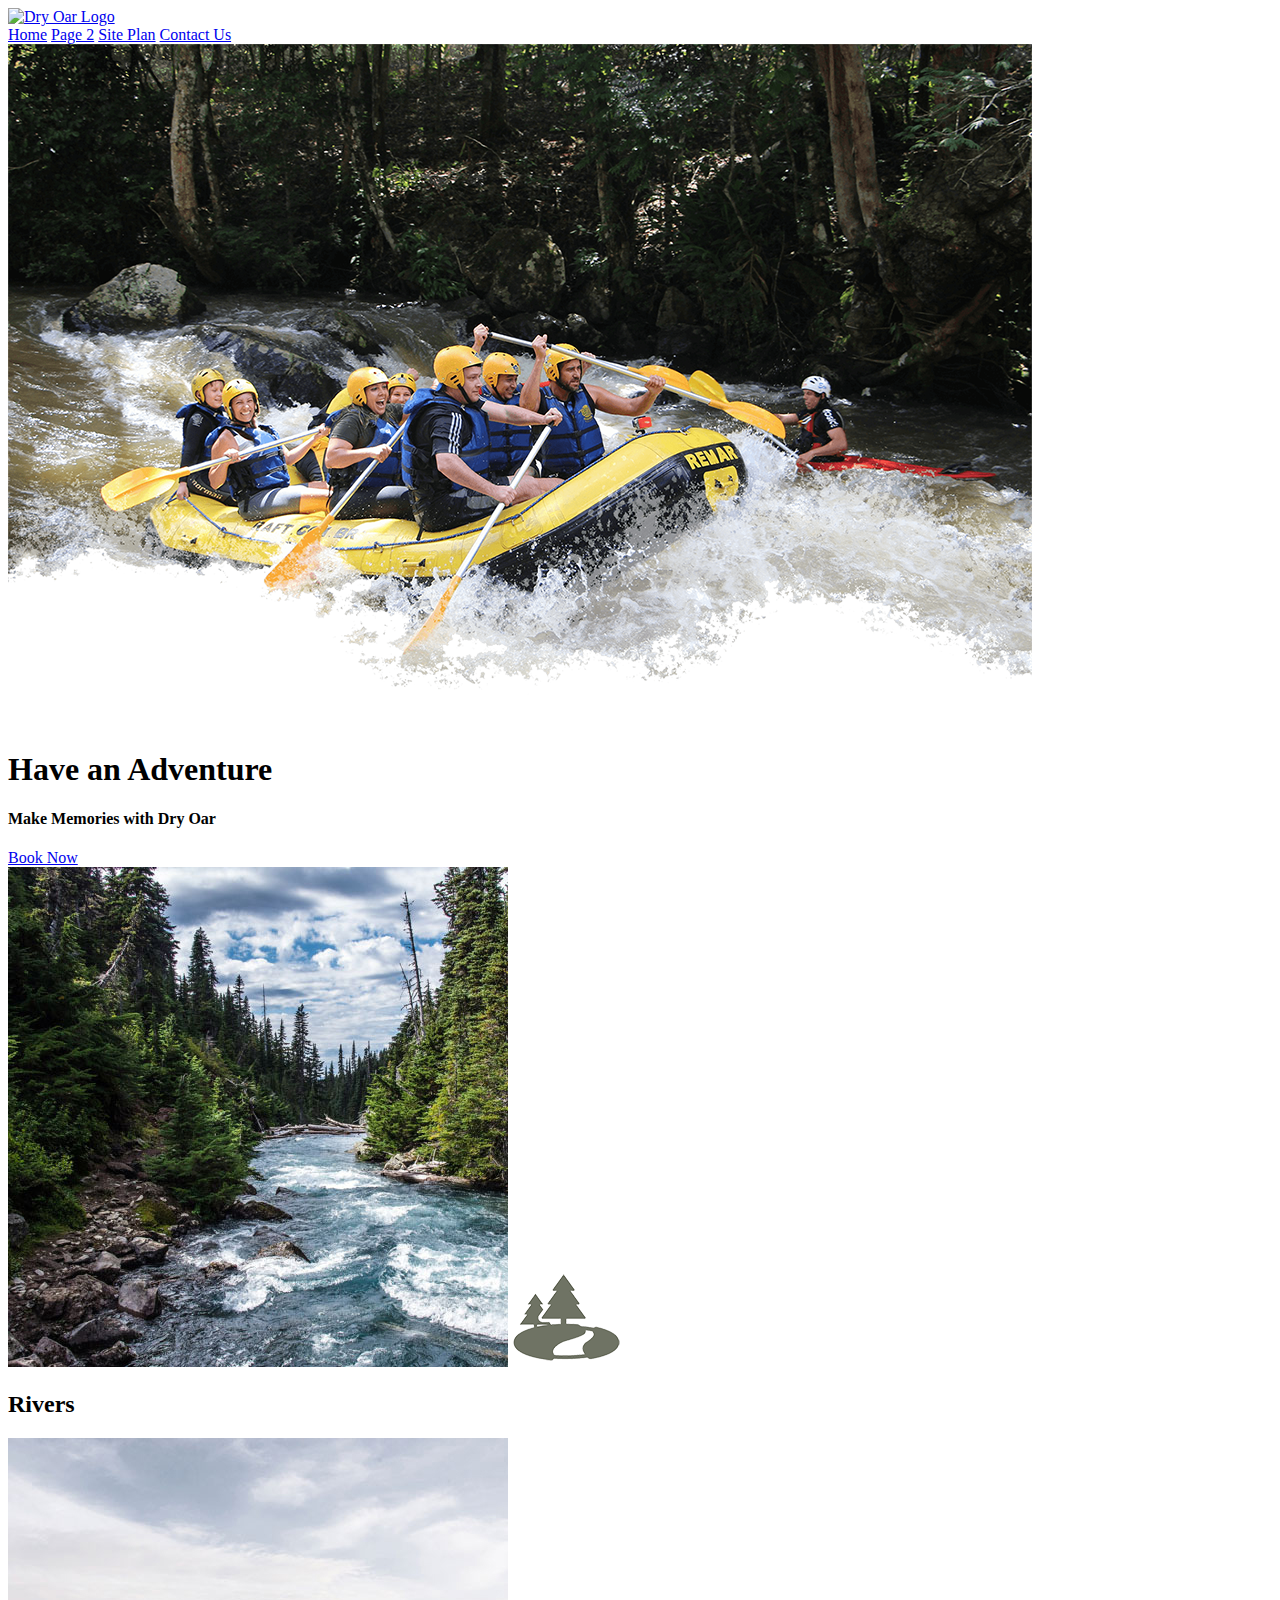
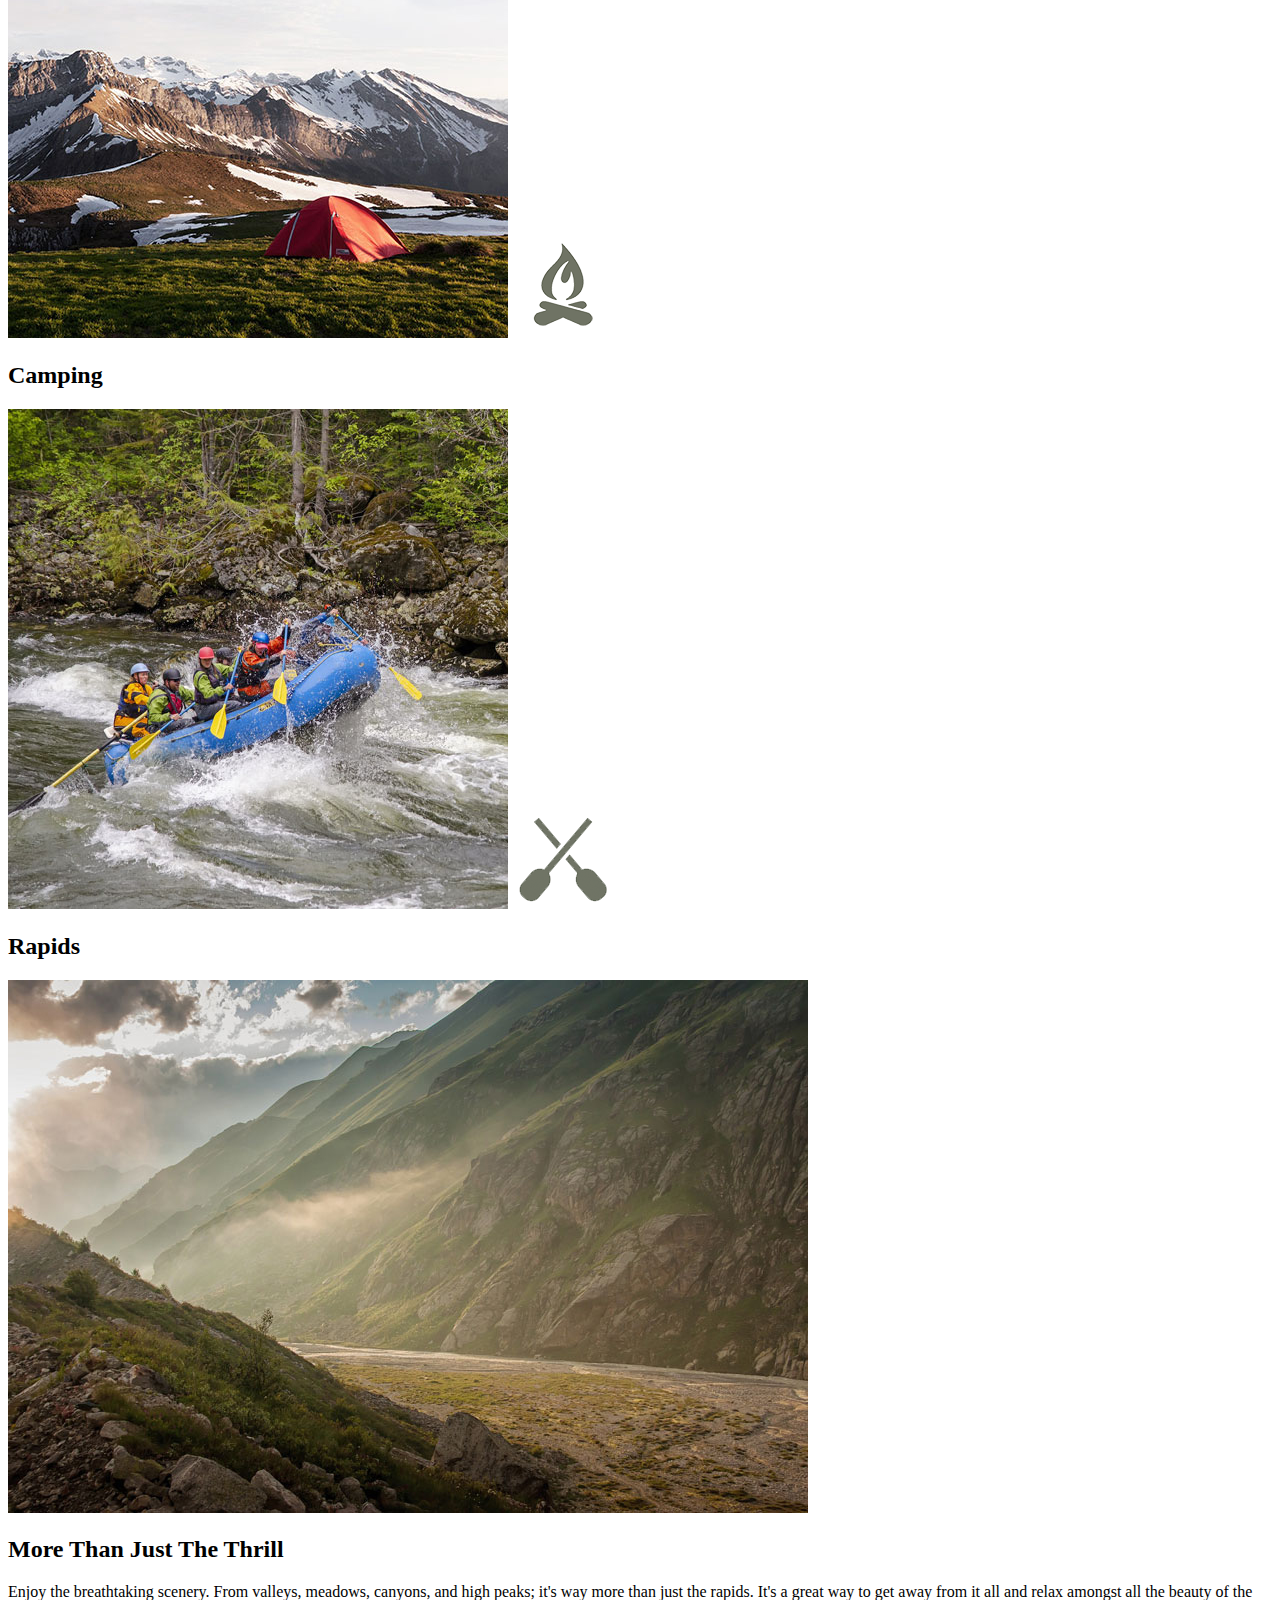
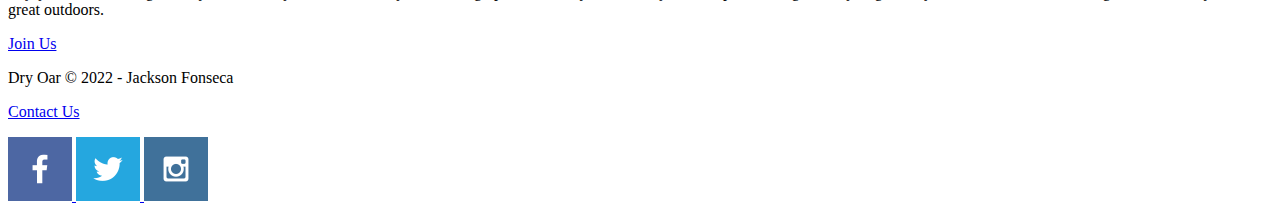
==== index.html @ a2ca3ef5 "Add images" ====
<!DOCTYPE html>
<html lang="en">
<head>
    <meta charset="UTF-8">
    <meta http-equiv="X-UA-Compatible" content="IE=edge">
    <meta name="viewport" content="width=device-width, initial-scale=1.0">
    <title>Whitewater Rafting Vacations | Dry Oar Boating | Home</title>
</head>
<body>
    <header>
        <a id="logo_link" href="index.html">
            <img class="logo" src="images/logo.png" alt="Dry Oar Logo">
        </a>
        <nav>
            <a href="index.html">Home</a>
            <a href="#">Page 2</a>
            <a href="Site-plan-rafting.html">Site Plan</a>
            <a href="contactus.html">Contact Us</a>
        </nav>

    </header>
    <div id="hero">
        <div id="hero-box">
            <img id="hero-img" src="images/hero.png" alt="People enjoying white water rafting">
        </div>
        <section id="hero-msg">
            <h1 class="home-title"> Have an Adventure</h1>
            <h4> Make Memories with Dry Oar</h4>
            <div class="button-box">
                <a class="book" href="rates.html">Book Now</a>
            </div>
        </section>    
    </div>
    <main class="home-grid">
        <section class="rivers-card">
            <img class="card-img" src="images/rivers.jpg" alt="river in forest">
            <img class="icon" src="images/river_icon.png" alt="river icon">
            <h2>Rivers</h2>
        </section>
        <section class="camping-card">       
            <img class="card-img" src="images/camping.jpg" alt="tent in mountains">
            <img class="icon" src="images/fire_icon.png" alt="fire icon">
            <h2> Camping</h2> 
        </section>
        <section class="rapids-card">
            <img class="card-img" src="images/rapids.jpg" alt="rafting boat">
            <img class="icon" src="images/oars.png" alt="oars icon">
            <h2>Rapids</h2>
        </section>
        <img class="mountains" src="images/mountains.jpg" alt="Misty mountains">
        <section class="msg">
            <h2> More Than Just The Thrill</h2>
            <p>Enjoy the breathtaking scenery. From valleys, meadows, canyons, and high peaks; it's way more than just the rapids. It's a great way to get away from it all and relax amongst all the beauty of the great outdoors.</p>
            <a class="join" href="rivers.html">Join Us</a>
        </section>
    </main> 
    <footer>
        <p>Dry Oar &copy; 2022 - Jackson Fonseca</p>
        <p><a href="site-plan-rafting.html"></a></p>
        <p><a href="contactus.html">Contact Us</a></p>
        <div class="social">
            <a href="https://facebook.com">
                <img src="images/facebook.png" alt="fb icon">
            </a>
            <a href="https://twitter.com">
                <img src="images/twitter.png" alt="twitter icon"> 
            </a>
            <a href="https://instagram.com">
                <img src="images/instagram.png" alt="instagram icon">
            </a>
        </div>
    </footer>   
    
</body>
</html>
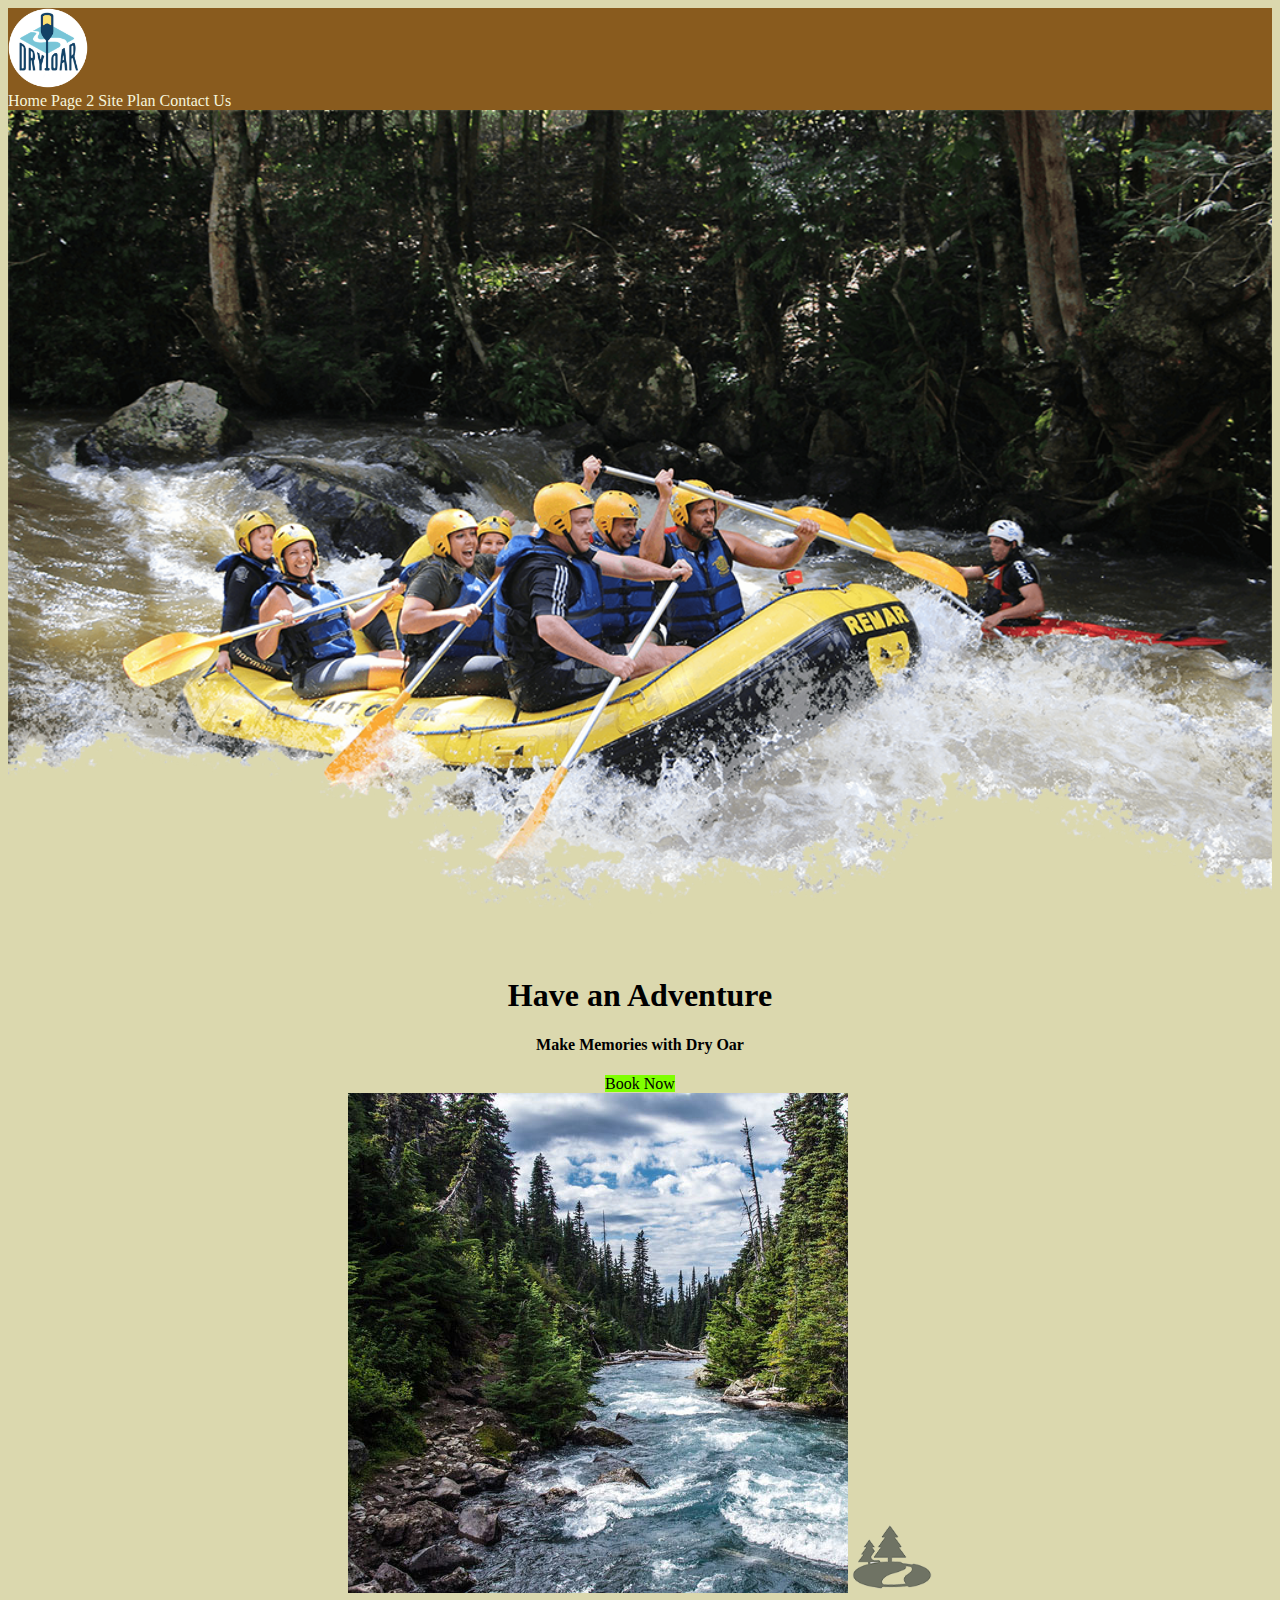
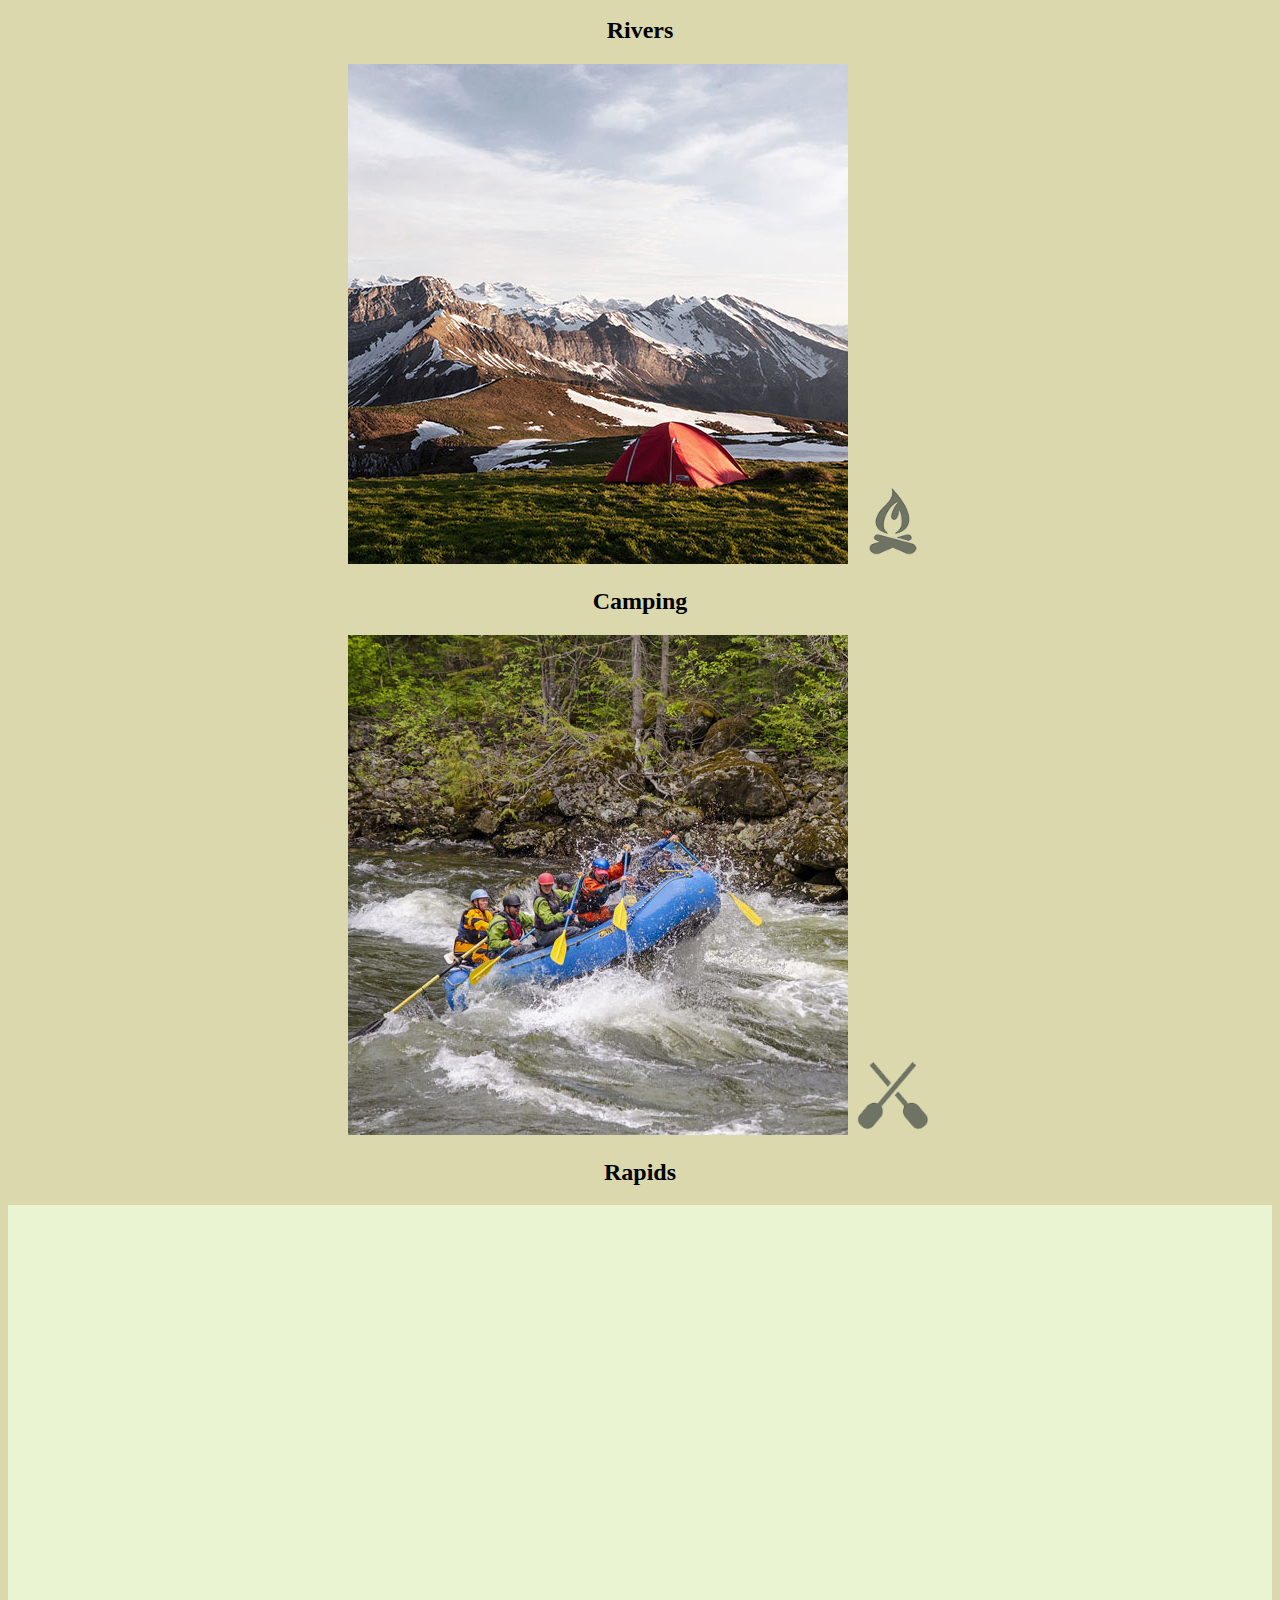
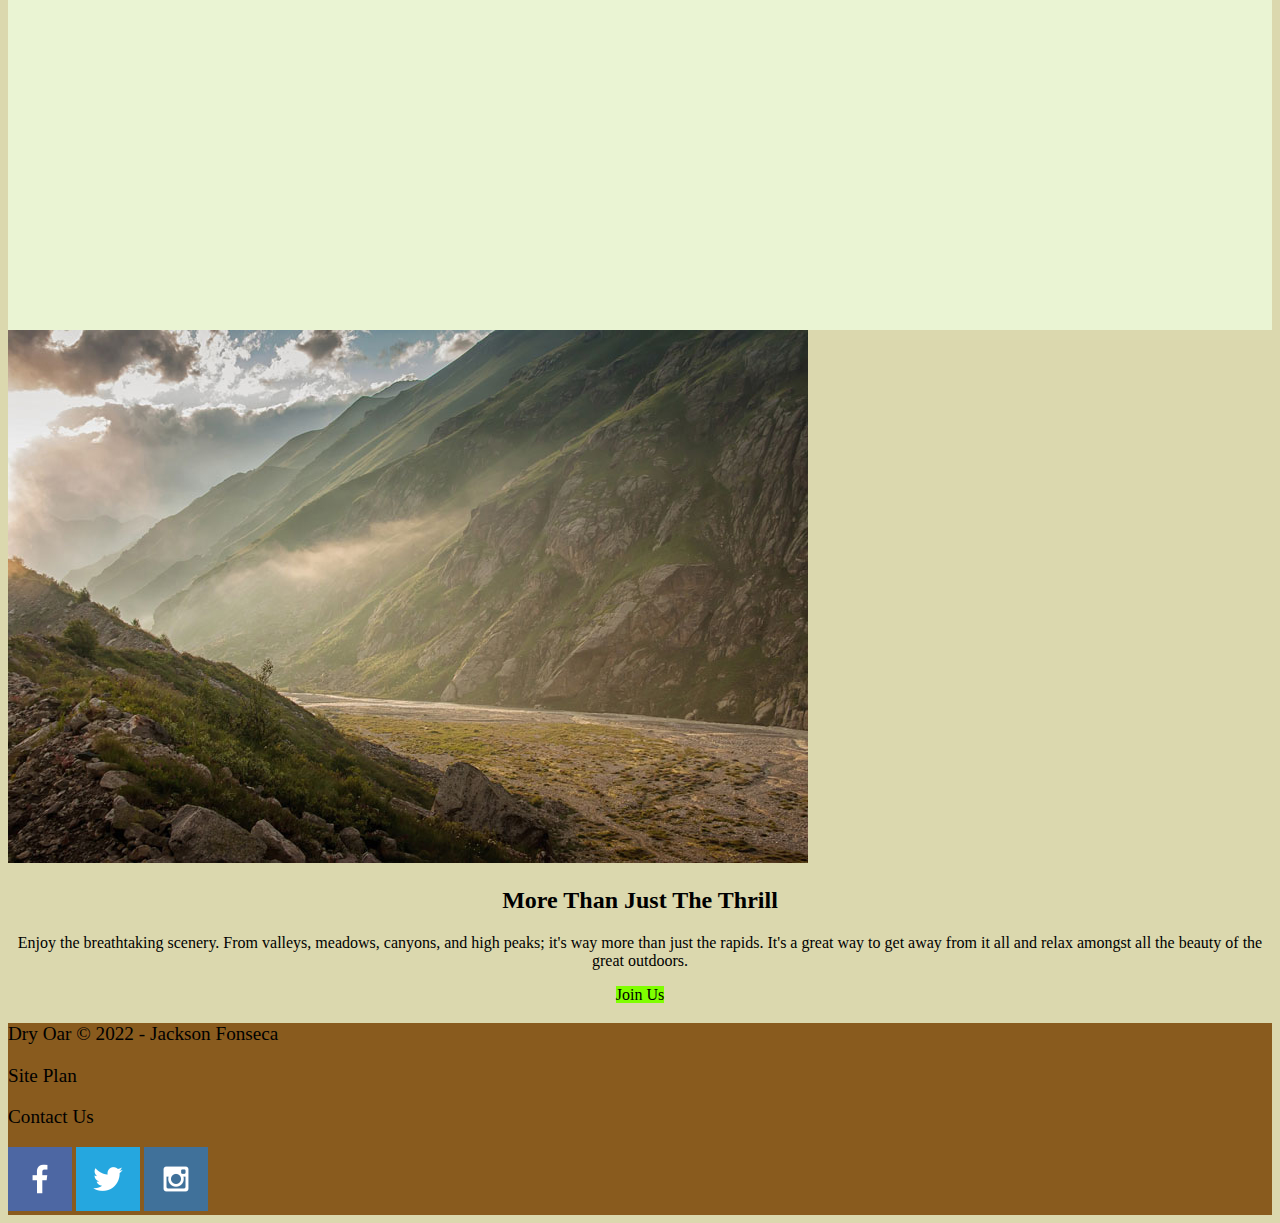
==== commit 4cda4272: "Adding Styles" ====
--- a/index.html
+++ b/index.html
@@ -5,71 +5,75 @@
     <meta http-equiv="X-UA-Compatible" content="IE=edge">
     <meta name="viewport" content="width=device-width, initial-scale=1.0">
     <title>Whitewater Rafting Vacations | Dry Oar Boating | Home</title>
+    <link rel="stylesheet" href="styles/style.css">
 </head>
 <body>
-    <header>
-        <a id="logo_link" href="index.html">
-            <img class="logo" src="images/logo.png" alt="Dry Oar Logo">
-        </a>
-        <nav>
-            <a href="index.html">Home</a>
-            <a href="#">Page 2</a>
-            <a href="Site-plan-rafting.html">Site Plan</a>
-            <a href="contactus.html">Contact Us</a>
-        </nav>
+    <div id="content">
+        <header>
+            <a id="logo_link" href="index.html">
+                <img class="logo" src="images/logo.png" alt="Dry Oar Logo">
+            </a>
+            <nav>
+                <a href="index.html">Home</a>
+                <a href="#">Page 2</a>
+                <a href="Site-plan-rafting.html">Site Plan</a>
+                <a href="contactus.html">Contact Us</a>
+             </nav>
 
-    </header>
-    <div id="hero">
-        <div id="hero-box">
-            <img id="hero-img" src="images/hero.png" alt="People enjoying white water rafting">
+        </header>
+        <div id="hero">
+            <div id="hero-box">
+                <img id="hero-img" src="images/hero.png" alt="People enjoying white water rafting">
+            </div>
+            <section id="hero-msg">
+                <h1 class="home-title"> Have an Adventure</h1>
+                <h4> Make Memories with Dry Oar</h4>
+                <div class="button-box">
+                    <a class="book" href="rates.html">Book Now</a>
+                </div>
+            </section>    
         </div>
-        <section id="hero-msg">
-            <h1 class="home-title"> Have an Adventure</h1>
-            <h4> Make Memories with Dry Oar</h4>
-            <div class="button-box">
-                <a class="book" href="rates.html">Book Now</a>
+        <main class="home-grid">
+            <section class="rivers-card">
+                <img class="card-img" src="images/rivers.jpg" alt="river in forest">
+                <img class="icon" src="images/river_icon.png" alt="river icon">
+                <h2>Rivers</h2>
+            </section>
+            
+            <section class="camping-card">       
+                <img class="card-img" src="images/camping.jpg" alt="tent in mountains">
+                <img class="icon" src="images/fire_icon.png" alt="fire icon">
+                <h2> Camping</h2> 
+            </section>
+            <section class="rapids-card">
+                <img class="card-img" src="images/rapids.jpg" alt="rafting boat">
+                <img class="icon" src="images/oars.png" alt="oars icon">
+                <h2>Rapids</h2>
+                <div id="background"></div>
+            </section>
+            <img class="mountains" src="images/mountains.jpg" alt="Misty mountains">
+            <section class="msg">
+                <h2> More Than Just The Thrill</h2>
+                <p>Enjoy the breathtaking scenery. From valleys, meadows, canyons, and high peaks; it's way more than just the rapids. It's a great way to get away from it all and relax amongst all the beauty of the great outdoors.</p>
+                <a class="join" href="rivers.html">Join Us</a>
+            </section>
+        </main> 
+        <footer>
+            <p>Dry Oar &copy; 2022 - Jackson Fonseca</p>
+            <p><a href="site-plan-rafting.html"></a>Site Plan</p>
+            <p><a href="contactus.html">Contact Us</a></p>
+            <div class="social">
+                <a href="https://facebook.com" target="_blank"> 
+                    <img src="images/facebook.png" alt="fb icon">
+                </a>
+                <a href="https://twitter.com" target="_blank">
+                    <img src="images/twitter.png" alt="twitter icon"> 
+                </a>
+                <a href="https://instagram.com" target="_blank">
+                    <img src="images/instagram.png" alt="instagram icon">
+                </a>
             </div>
-        </section>    
+        </footer>   
     </div>
-    <main class="home-grid">
-        <section class="rivers-card">
-            <img class="card-img" src="images/rivers.jpg" alt="river in forest">
-            <img class="icon" src="images/river_icon.png" alt="river icon">
-            <h2>Rivers</h2>
-        </section>
-        <section class="camping-card">       
-            <img class="card-img" src="images/camping.jpg" alt="tent in mountains">
-            <img class="icon" src="images/fire_icon.png" alt="fire icon">
-            <h2> Camping</h2> 
-        </section>
-        <section class="rapids-card">
-            <img class="card-img" src="images/rapids.jpg" alt="rafting boat">
-            <img class="icon" src="images/oars.png" alt="oars icon">
-            <h2>Rapids</h2>
-        </section>
-        <img class="mountains" src="images/mountains.jpg" alt="Misty mountains">
-        <section class="msg">
-            <h2> More Than Just The Thrill</h2>
-            <p>Enjoy the breathtaking scenery. From valleys, meadows, canyons, and high peaks; it's way more than just the rapids. It's a great way to get away from it all and relax amongst all the beauty of the great outdoors.</p>
-            <a class="join" href="rivers.html">Join Us</a>
-        </section>
-    </main> 
-    <footer>
-        <p>Dry Oar &copy; 2022 - Jackson Fonseca</p>
-        <p><a href="site-plan-rafting.html"></a></p>
-        <p><a href="contactus.html">Contact Us</a></p>
-        <div class="social">
-            <a href="https://facebook.com">
-                <img src="images/facebook.png" alt="fb icon">
-            </a>
-            <a href="https://twitter.com">
-                <img src="images/twitter.png" alt="twitter icon"> 
-            </a>
-            <a href="https://instagram.com">
-                <img src="images/instagram.png" alt="instagram icon">
-            </a>
-        </div>
-    </footer>   
-    
 </body>
 </html>--- a/styles/style.css
+++ b/styles/style.css
@@ -0,0 +1,80 @@
+.content {
+    max-width: 1600px;
+    margin: 0 auto;
+}
+.logo {
+    width: 80px;
+}
+.icon {
+    width: 80px;
+}
+body {
+    background-color: #DBD8AE;
+}
+header {
+    background-color: #895B1E;
+}
+.home-title {
+    color: black;
+}
+nav a {
+    text-align: center;
+    color: beige;
+    text-decoration: none;
+}
+nav a:hover {
+    background-color: red;
+    color: black;
+}
+h1 {
+    text-align: center;
+}
+h4 {
+    text-align: center;
+    color: black;
+}
+.button-box {
+    text-align: center;
+}
+.msg h2 {
+    color: black;
+}
+.msg p {
+    color: black;
+}
+main section {
+    text-align: center;   
+}
+#hero-img {
+    width: 100%;
+}
+#background {
+    height: 725px;
+    background-color: #EAF4D3;
+}
+.book, .join {
+    background-color: chartreuse;
+    color: black;
+    text-decoration: none;
+}
+.book:hover, .join:hover {
+    background-color: darkgoldenrod;
+    color: black;
+} 
+footer {
+    background-color: #895B1E;
+    color: black;
+}
+footer a {
+    color: black;
+    text-decoration: none;
+}
+footer a:hover {
+    color: black;
+}
+footer p {
+    font-size: 1.2em;
+}
+footer p a:hover {
+    text-decoration: underline;
+}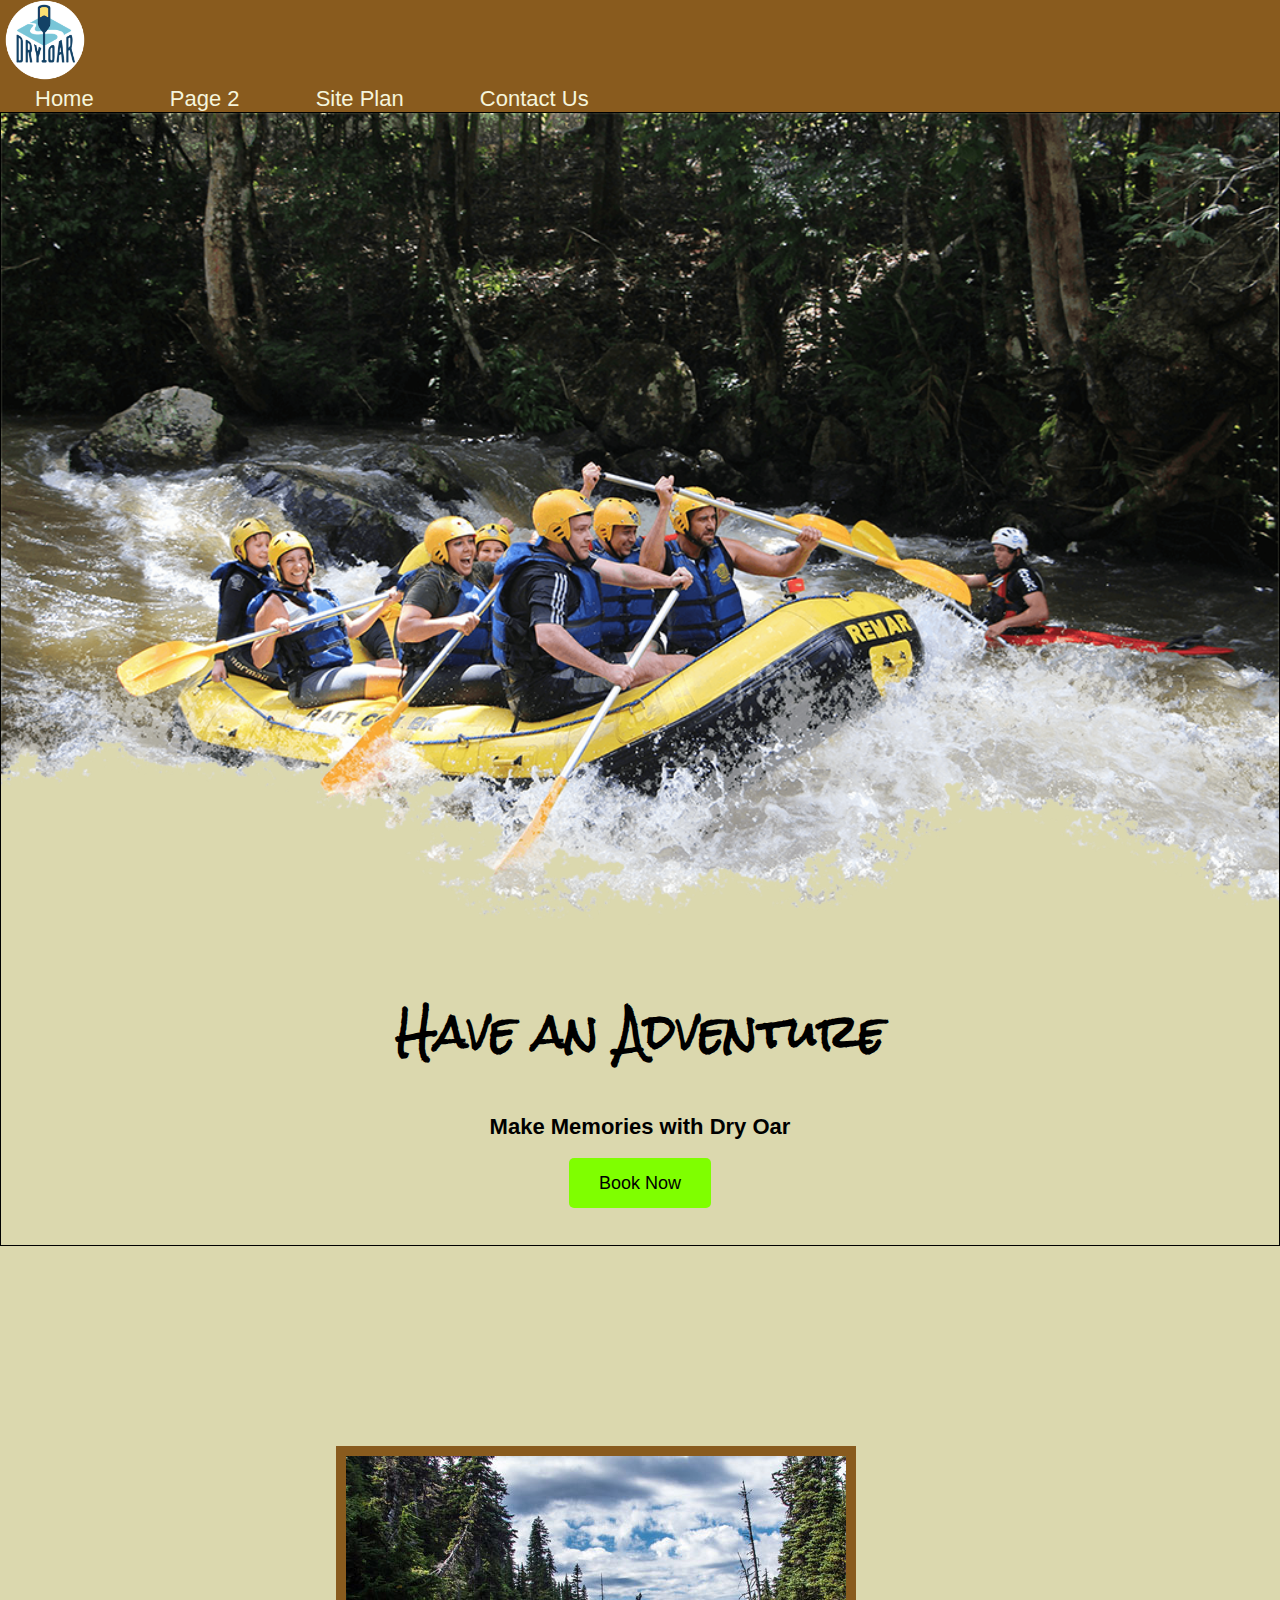
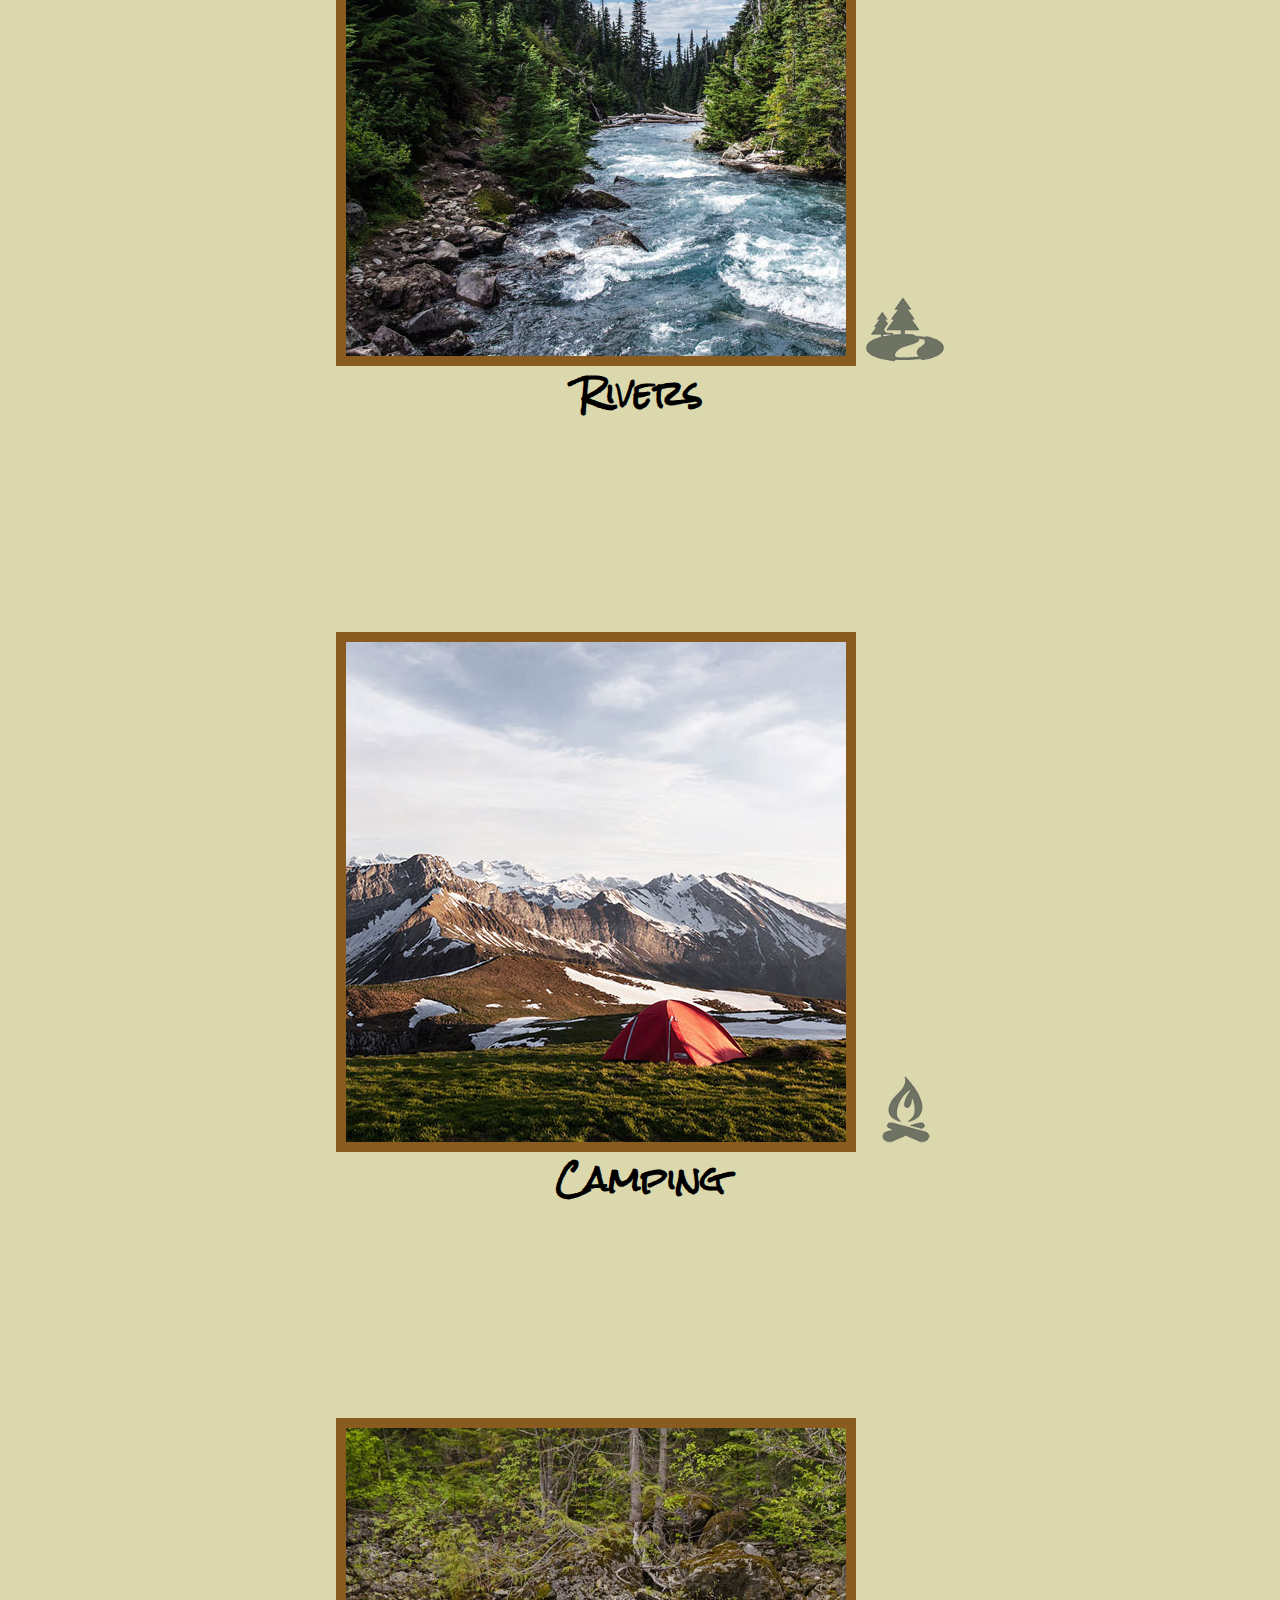
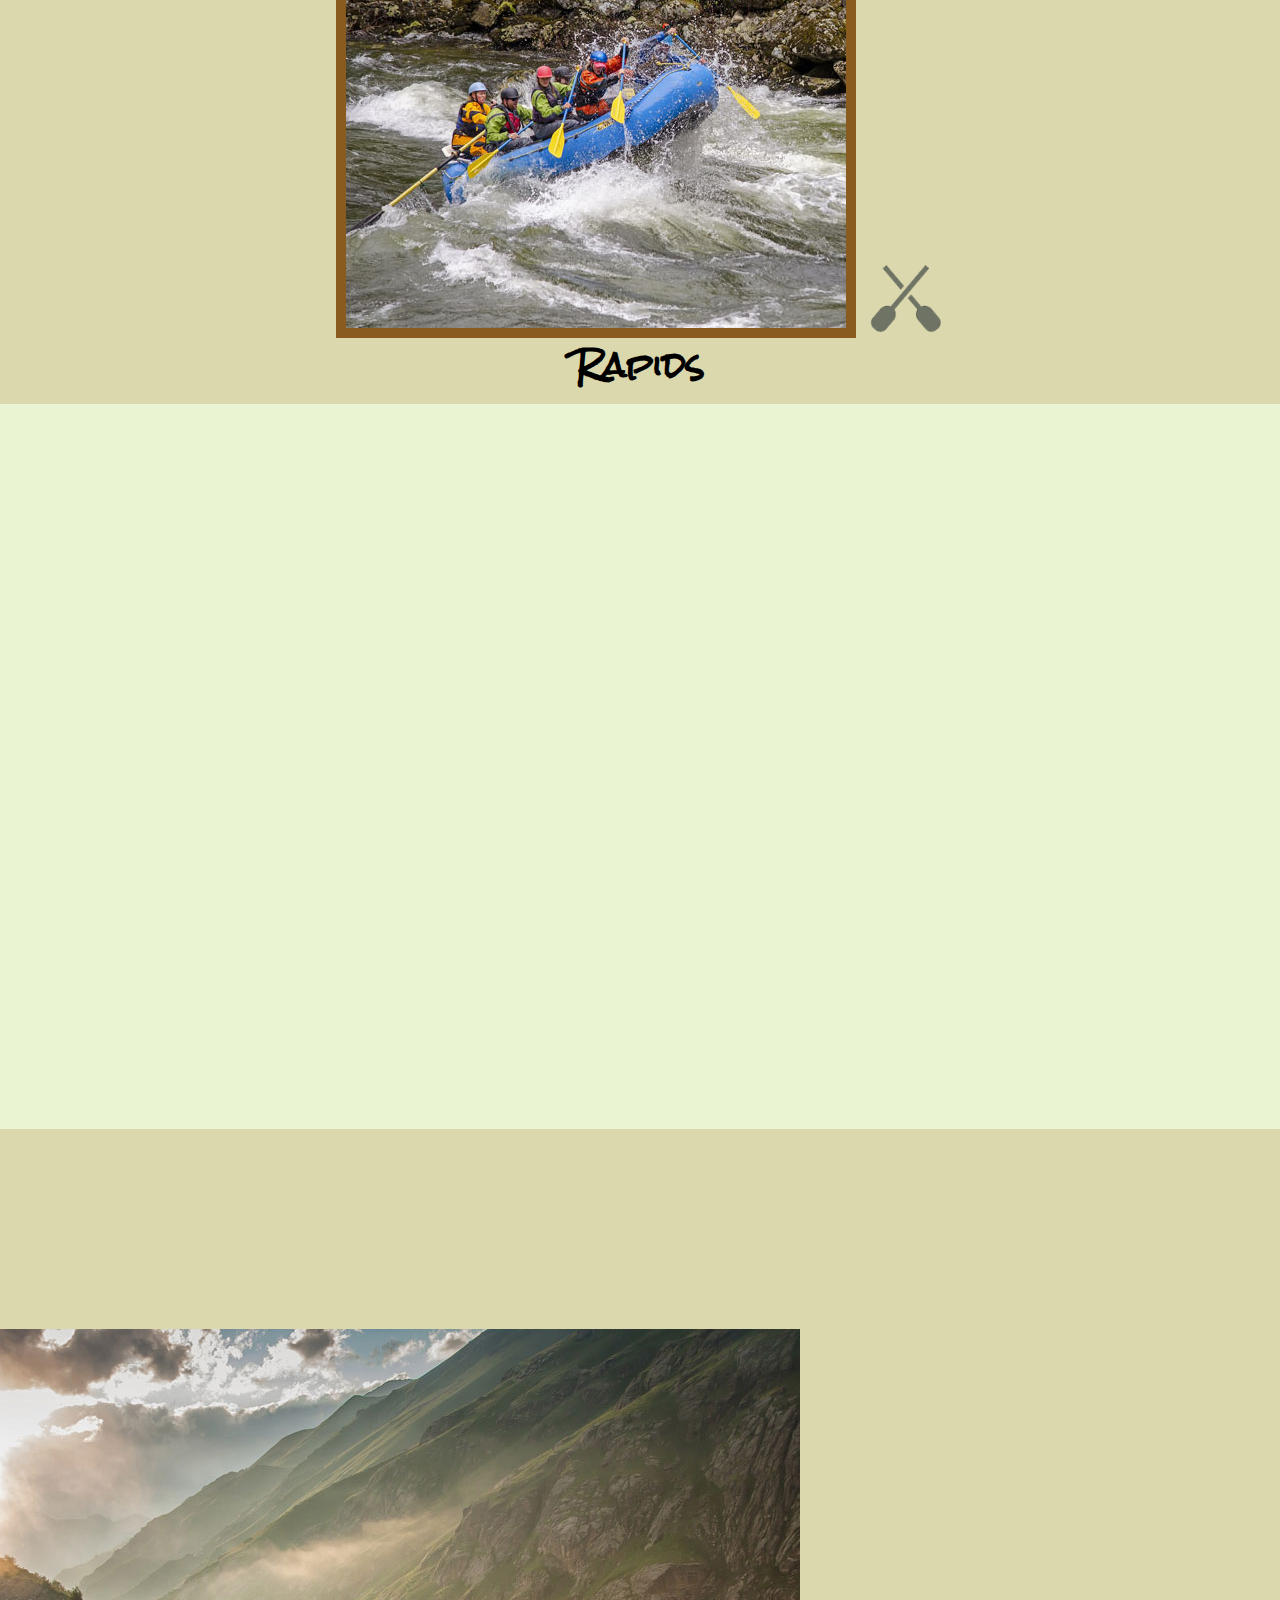
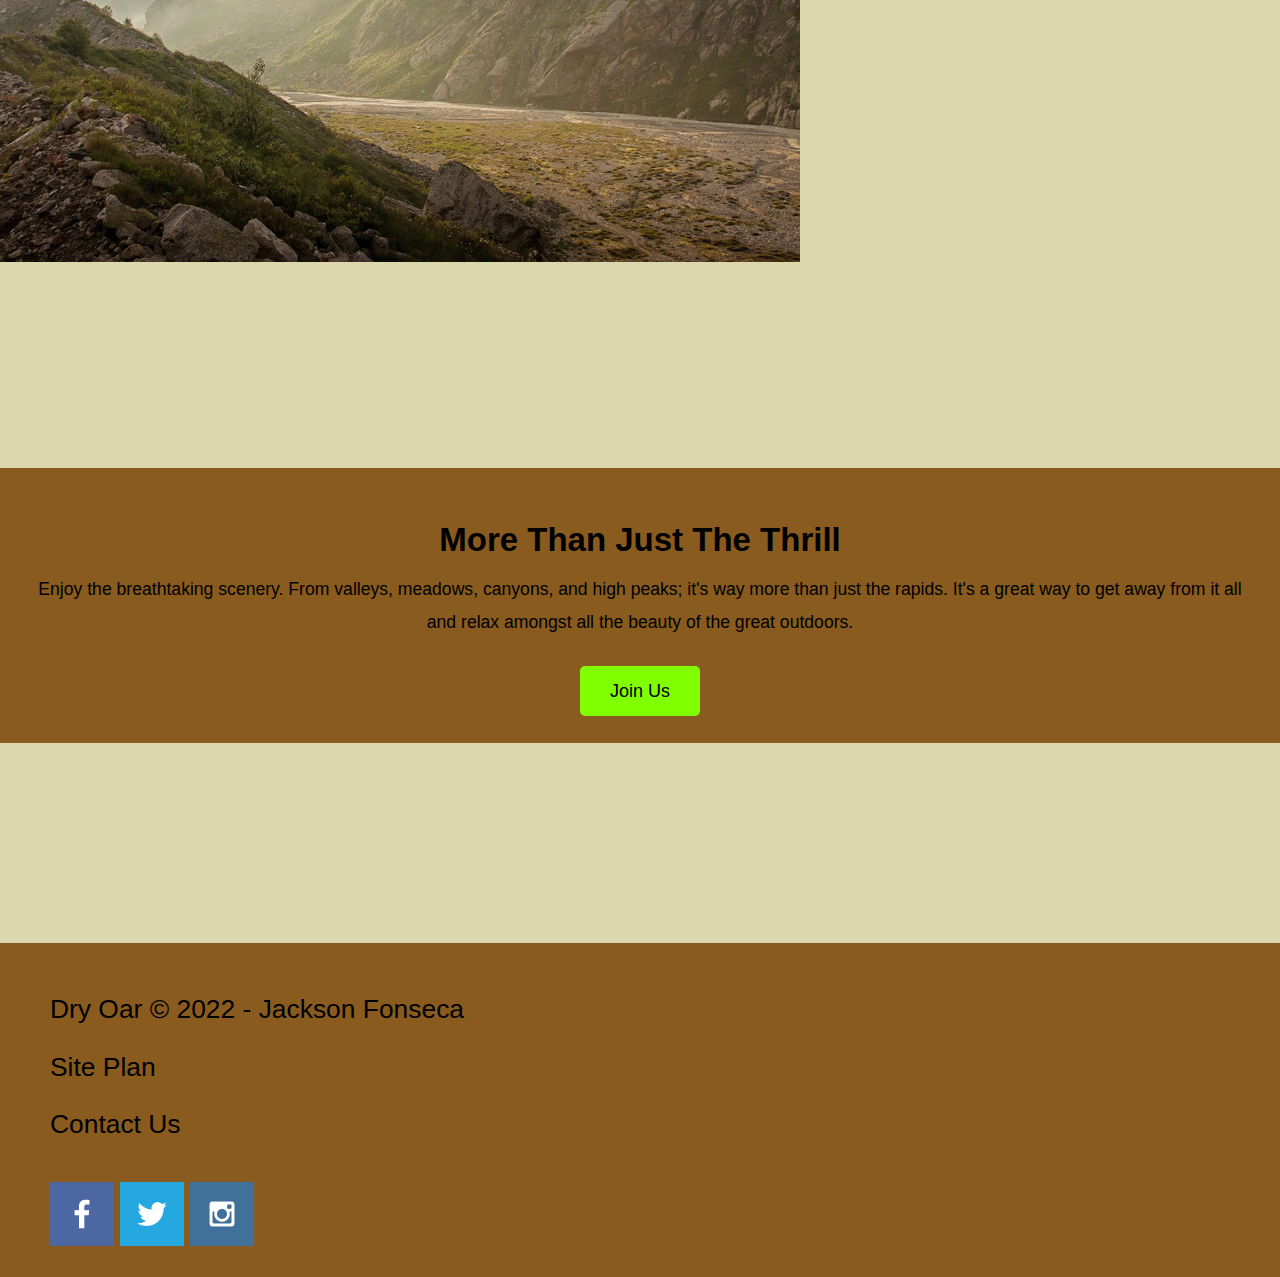
==== commit 1e8b1cc3: "Fonts and Spacings" ====
--- a/index.html
+++ b/index.html
@@ -76,4 +76,4 @@
         </footer>   
     </div>
 </body>
-</html>+</html>
--- a/styles/style.css
+++ b/styles/style.css
@@ -1,3 +1,4 @@
+@import url('https://fonts.googleapis.com/css2?family=Roboto&family=Rock+Salt&display=swap');
 .content {
     max-width: 1600px;
     margin: 0 auto;
@@ -5,22 +6,33 @@
 .logo {
     width: 80px;
 }
+#logo_link {
+    padding: 5px;
+}
 .icon {
     width: 80px;
+    padding-top: 10px;
 }
 body {
     background-color: #DBD8AE;
+    font-family:  'sans-serif','arial', 'Rock Salt';
+    font-size: 22px;
+    padding: 0;
+    margin: 0;
 }
 header {
     background-color: #895B1E;
 }
 .home-title {
     color: black;
+    font-size: 2em;
+    margin-top: 10px;
 }
 nav a {
     text-align: center;
     color: beige;
     text-decoration: none;
+    padding: 35px;
 }
 nav a:hover {
     background-color: red;
@@ -29,6 +41,9 @@
 h1 {
     text-align: center;
 }
+h2 {
+    margin: 0;
+}
 h4 {
     text-align: center;
     color: black;
@@ -36,14 +51,46 @@
 .button-box {
     text-align: center;
 }
+.msg {
+    line-height: 1.5em;
+    padding: 35px;
+    border: 40px;
+    background-color: #895B1E;
+    margin-top: 200px;
+}
 .msg h2 {
     color: black;
+    font-family: 'arial','sans-serif','Rock Salt';
+    padding-top: 50px;
 }
 .msg p {
     color: black;
+    font-family: 'arial'; 
+    font-size: .8em;
+    padding-bottom: 15px;
 }
 main section {
-    text-align: center;   
+    text-align: center;  
+    font-family: 'Rock Salt','sans-serif','arial';     
+}
+main section img {
+    box-sizing: border-box;
+}
+.card-img {
+    border: 10px solid #895B1E;
+}
+.rivers-card, .camping-card, .rapids-card {
+    margin: 200px 0;
+}
+.home-title {
+    font-family: 'Rock Salt','sans-serif','arial';
+}
+.home-grid h2 {
+    margin-top: -30px;
+}
+#hero {
+    border: 1px solid black;
+    padding-bottom: 50px;
 }
 #hero-img {
     width: 100%;
@@ -56,6 +103,11 @@
     background-color: chartreuse;
     color: black;
     text-decoration: none;
+    font-family: 'arial','sans-serif','Rock Salt'; 
+    font-size: 18px;
+    padding: 15px 30px;
+    margin-top: 50px;
+    border-radius: 5px;
 }
 .book:hover, .join:hover {
     background-color: darkgoldenrod;
@@ -64,6 +116,8 @@
 footer {
     background-color: #895B1E;
     color: black;
+    padding: 25px 50px;
+    margin-top: 200px;
 }
 footer a {
     color: black;
@@ -77,4 +131,7 @@
 }
 footer p a:hover {
     text-decoration: underline;
+}
+footer .social img {
+    padding-top: 15px;
 }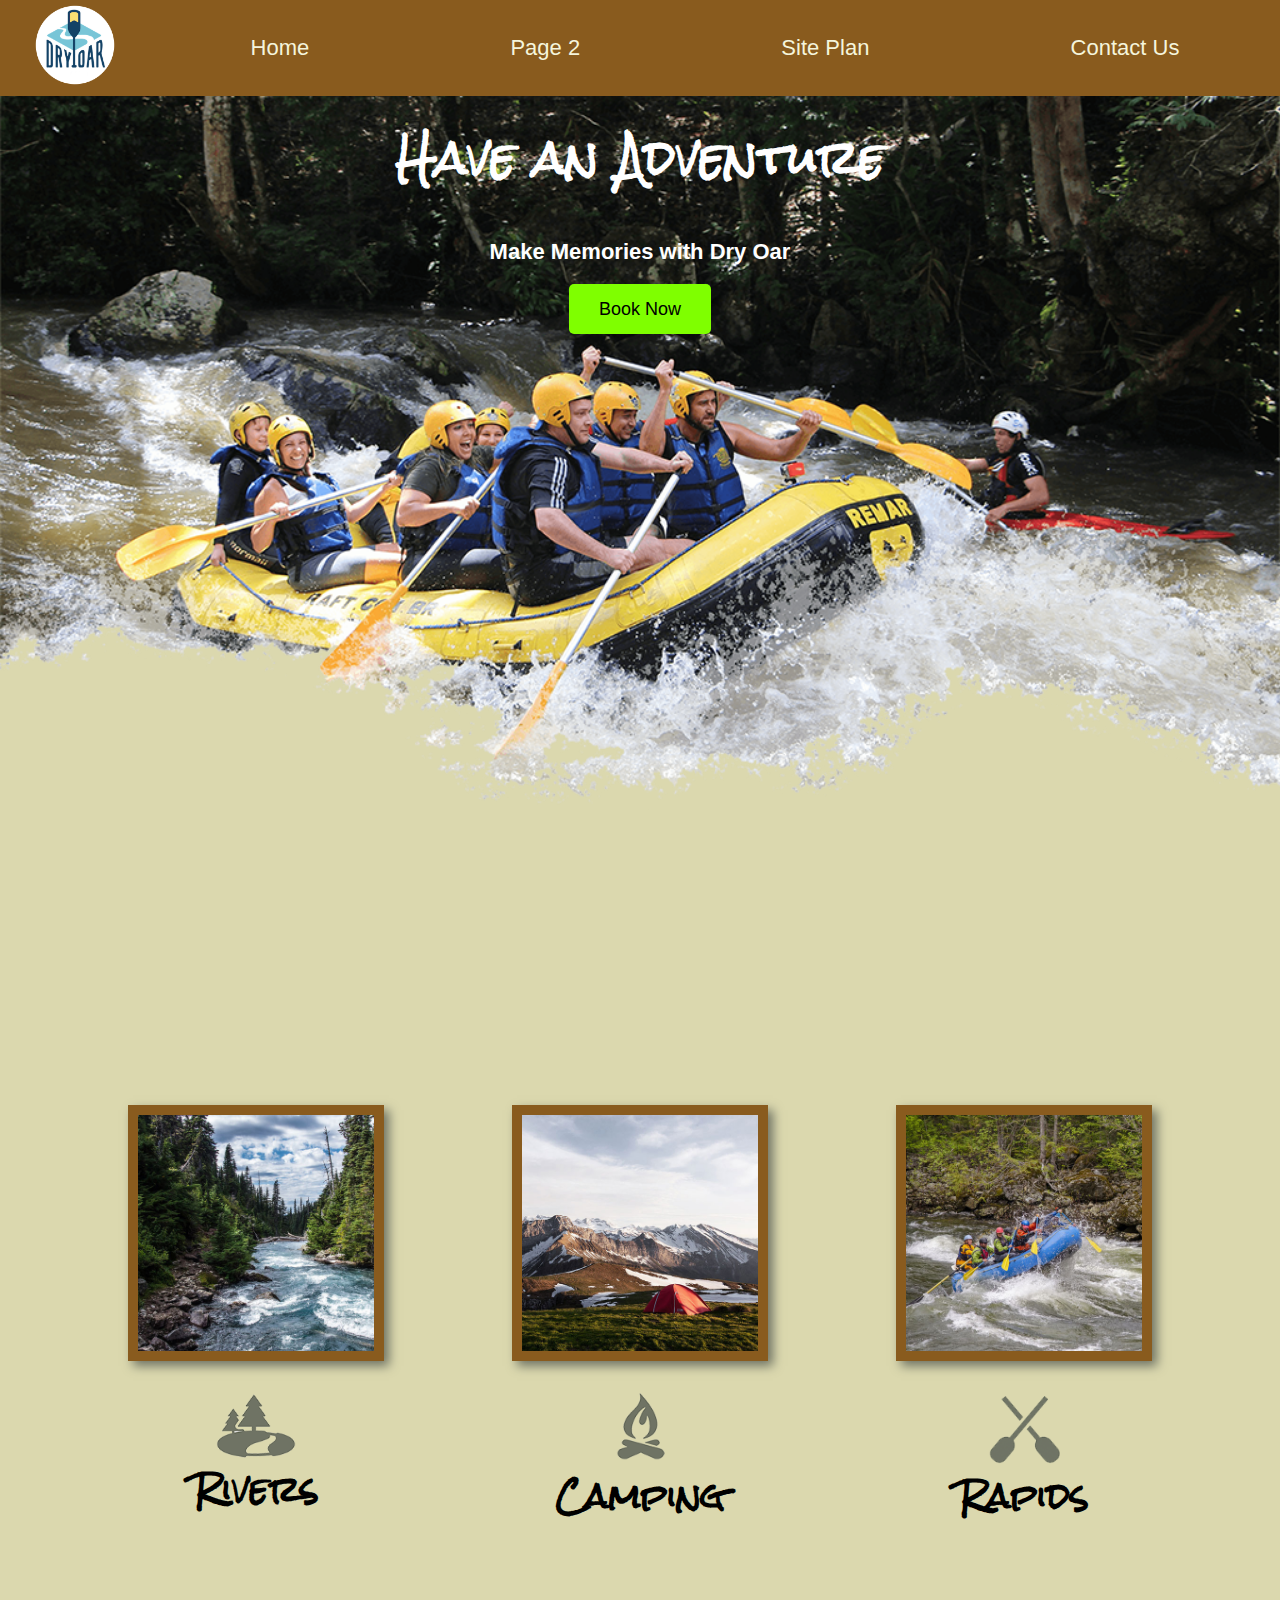
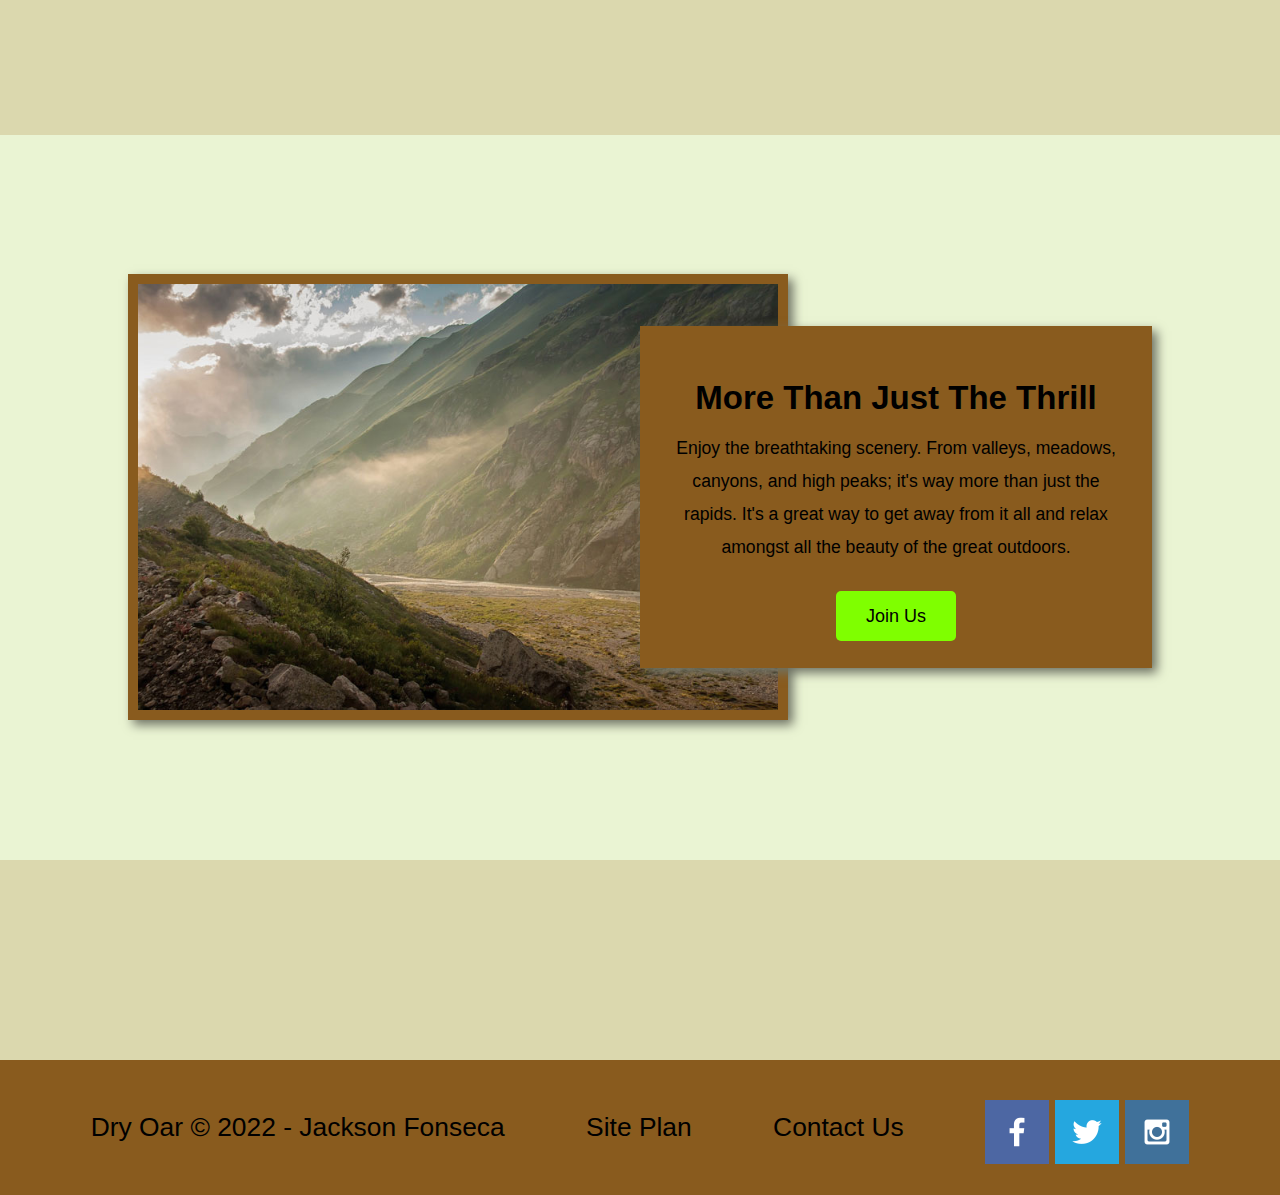
==== commit 3daa6795: "Updating Css" ====
--- a/index.html
+++ b/index.html
@@ -38,8 +38,7 @@
                 <img class="card-img" src="images/rivers.jpg" alt="river in forest">
                 <img class="icon" src="images/river_icon.png" alt="river icon">
                 <h2>Rivers</h2>
-            </section>
-            
+            </section>           
             <section class="camping-card">       
                 <img class="card-img" src="images/camping.jpg" alt="tent in mountains">
                 <img class="icon" src="images/fire_icon.png" alt="fire icon">
@@ -49,8 +48,8 @@
                 <img class="card-img" src="images/rapids.jpg" alt="rafting boat">
                 <img class="icon" src="images/oars.png" alt="oars icon">
                 <h2>Rapids</h2>
-                <div id="background"></div>
-            </section>
+            </section>            
+            <div id="background"></div>
             <img class="mountains" src="images/mountains.jpg" alt="Misty mountains">
             <section class="msg">
                 <h2> More Than Just The Thrill</h2>
@@ -77,3 +76,4 @@
     </div>
 </body>
 </html>
+ --- a/styles/style.css
+++ b/styles/style.css
@@ -1,5 +1,5 @@
 @import url('https://fonts.googleapis.com/css2?family=Roboto&family=Rock+Salt&display=swap');
-.content {
+#content {
     max-width: 1600px;
     margin: 0 auto;
 }
@@ -8,6 +8,8 @@
 }
 #logo_link {
     padding: 5px;
+    justify-self: center;
+    align-self: center;
 }
 .icon {
     width: 80px;
@@ -22,11 +24,17 @@
 }
 header {
     background-color: #895B1E;
+    display: grid;  
+    grid-template-columns: 150px auto;
 }
 .home-title {
     color: black;
     font-size: 2em;
     margin-top: 10px;
+}
+nav {
+    display: flex;
+    justify-content: space-around;
 }
 nav a {
     text-align: center;
@@ -55,8 +63,10 @@
     line-height: 1.5em;
     padding: 35px;
     border: 40px;
-    background-color: #895B1E;
-    margin-top: 200px;
+    background-color: #895B1E;    
+    grid-column: 6/10;
+    grid-row: 6/7;
+    box-shadow: 5px 5px 10px #6f7364;
 }
 .msg h2 {
     color: black;
@@ -76,8 +86,45 @@
 main section img {
     box-sizing: border-box;
 }
+
+.home-grid {
+    display: grid;
+    grid-template-columns:  repeat(10, 1fr);
+}
+.card-img, .mountains {
+    border: 10px solid #895B1E;
+    width: 100%;
+}
 .card-img {
-    border: 10px solid #895B1E;
+    transition: transform .5s;
+    box-shadow: 5px 5px 10px #6f7364;
+}
+.card-img:hover {
+    opacity: .6;
+    transform: scale(1.1)
+}
+.rivers-card {
+    grid-column: 2/4;
+    grid-row: 2/3;
+}
+.camping-card {
+    grid-column: 5/7;
+    grid-row: 2/3;    
+}
+.rapids-card {  
+    grid-column: 8/10;
+    grid-row: 2/3;
+ 
+}
+#background {
+    grid-column: 1/11;
+    grid-row: 4/9;
+    
+}
+.mountains {
+    grid-column: 2/7;
+    grid-row: 5/8;
+    box-shadow: 5px 5px 10px #6f7364;   
 }
 .rivers-card, .camping-card, .rapids-card {
     margin: 200px 0;
@@ -88,9 +135,24 @@
 .home-grid h2 {
     margin-top: -30px;
 }
-#hero {
-    border: 1px solid black;
+#hero {   
     padding-bottom: 50px;
+    display: grid;
+    grid-template-columns: 1fr 3fr 1fr;
+    margin-top: -100px;
+}
+#hero-box {
+    grid-column: 1/4;
+    grid-row: 1/3;
+    z-index: -1;
+}
+#hero-msg h4, #hero-msg h1 {
+    color: white;
+}
+#hero-msg {
+    grid-column: 2/3;
+    grid-row: 1/2;
+    margin-top: 100px;
 }
 #hero-img {
     width: 100%;
@@ -118,6 +180,9 @@
     color: black;
     padding: 25px 50px;
     margin-top: 200px;
+    display: flex;
+    justify-content: space-around;
+    align-items: center;
 }
 footer a {
     color: black;
@@ -134,4 +199,46 @@
 }
 footer .social img {
     padding-top: 15px;
-}+}
+@media screen and (max-width: 900px) {
+    #hero, .home-grid {
+        display: block;
+        height: auto;
+    }
+    nav, footer {
+        flex-direction: column;
+    }
+    nav a {
+        display: block;
+        padding: 15px;
+    }
+    #hero {
+        margin-top: 0;
+    }
+    #hero-msg {
+        margin-top: 0;
+    }
+    #hero-msg h4 {
+        display: none;
+    }
+    .home-title {
+        font-size: 25px;
+        color: #6f7364;
+    }
+    .rivers-card, .camping-card, .rapids-card { 
+        margin: 50px auto;
+        width: 60%;
+    }
+    #background {
+        display: none;
+    }
+    .mountains, .msg {
+        width: 80%;
+        display: block;
+        margin: 0 auto;
+    }
+    footer {
+        margin-top: 25px;
+    }
+}
+    
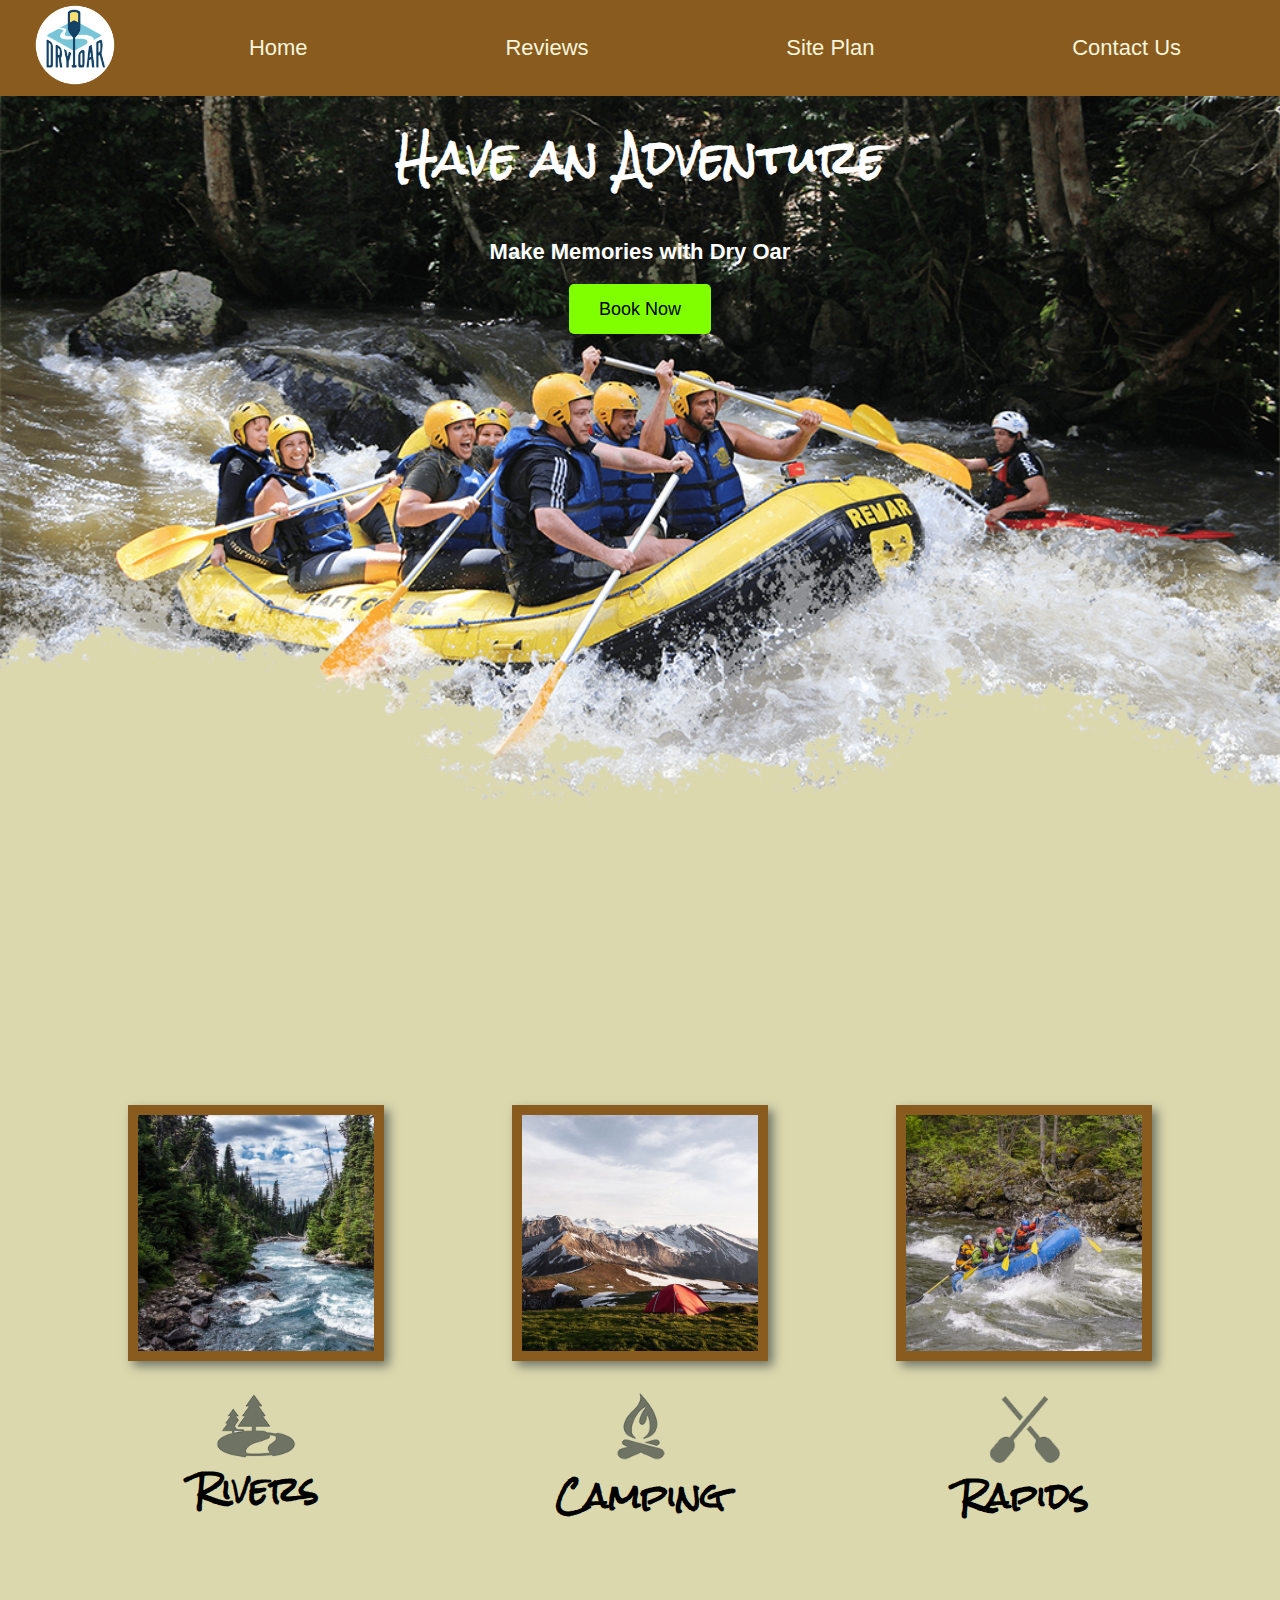
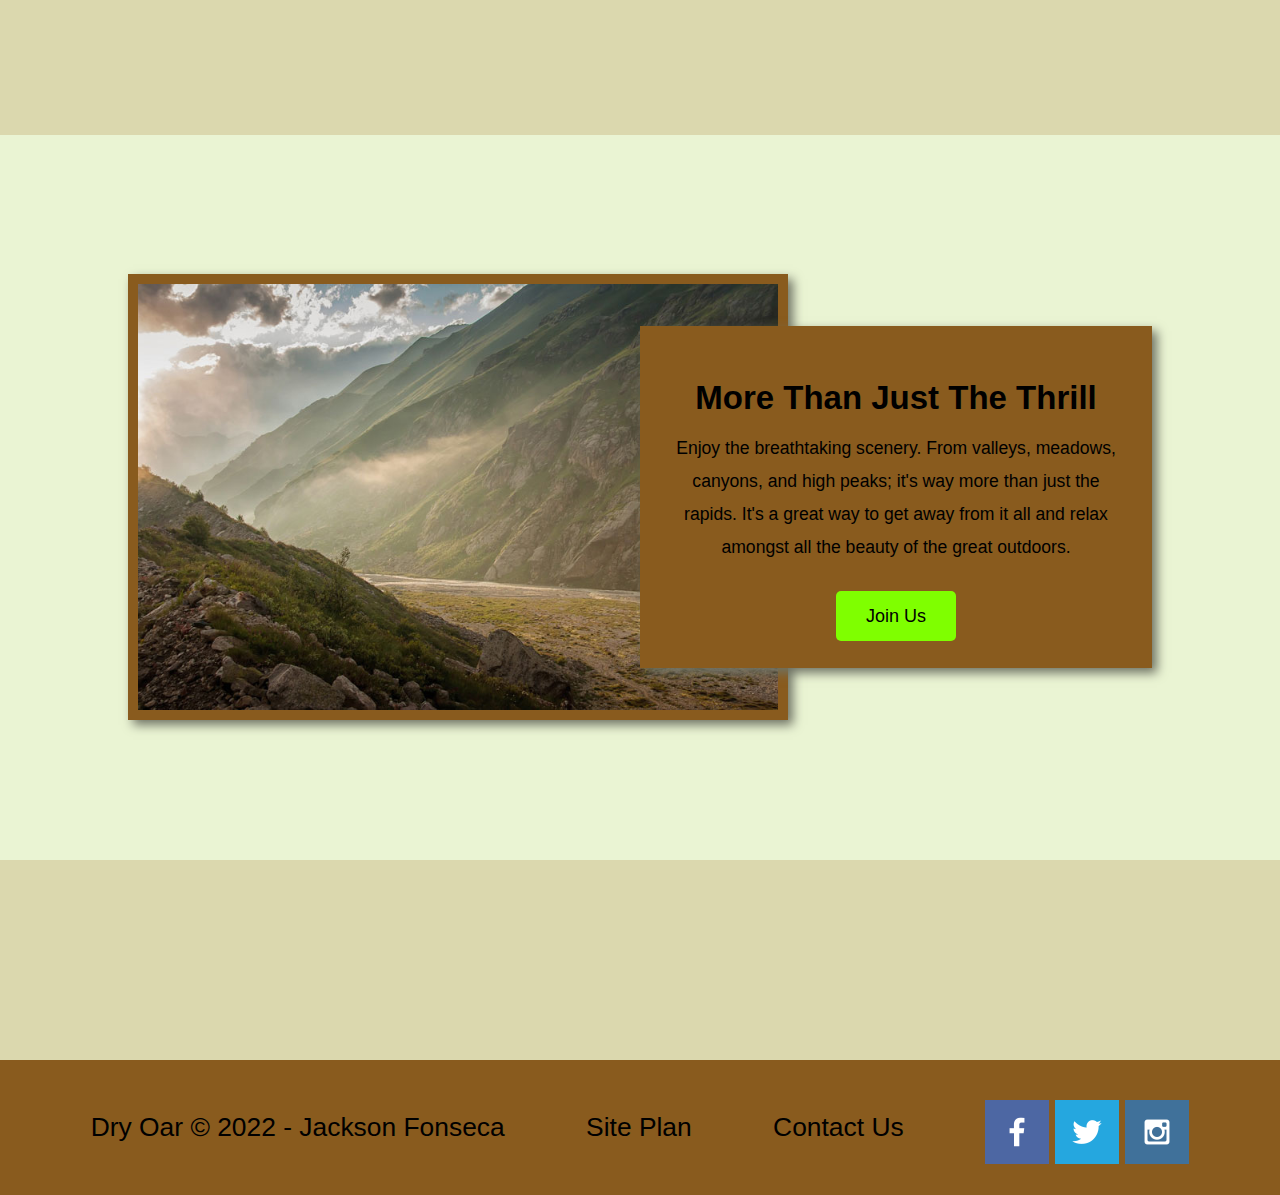
==== commit d52d4068: "Update index.html" ====
--- a/index.html
+++ b/index.html
@@ -15,11 +15,10 @@
             </a>
             <nav>
                 <a href="index.html">Home</a>
-                <a href="#">Page 2</a>
-                <a href="Site-plan-rafting.html">Site Plan</a>
-                <a href="contactus.html">Contact Us</a>
+                <a href="review.html">Reviews</a>
+                <a href="https://jacktrevor.github.io/wwr-rafting-momentum/">Site Plan</a>
+                <a href="index.html">Contact Us</a>
              </nav>
-
         </header>
         <div id="hero">
             <div id="hero-box">
@@ -29,7 +28,7 @@
                 <h1 class="home-title"> Have an Adventure</h1>
                 <h4> Make Memories with Dry Oar</h4>
                 <div class="button-box">
-                    <a class="book" href="rates.html">Book Now</a>
+                    <a class="book" href="index.html">Book Now</a>
                 </div>
             </section>    
         </div>
@@ -54,13 +53,13 @@
             <section class="msg">
                 <h2> More Than Just The Thrill</h2>
                 <p>Enjoy the breathtaking scenery. From valleys, meadows, canyons, and high peaks; it's way more than just the rapids. It's a great way to get away from it all and relax amongst all the beauty of the great outdoors.</p>
-                <a class="join" href="rivers.html">Join Us</a>
+                <a class="join" href="index.html">Join Us</a>
             </section>
         </main> 
         <footer>
             <p>Dry Oar &copy; 2022 - Jackson Fonseca</p>
-            <p><a href="site-plan-rafting.html"></a>Site Plan</p>
-            <p><a href="contactus.html">Contact Us</a></p>
+            <p><a href="https://jacktrevor.github.io/wwr-rafting-momentum/">Site Plan</a></p>
+            <p><a href="index.html">Contact Us</a></p>
             <div class="social">
                 <a href="https://facebook.com" target="_blank"> 
                     <img src="images/facebook.png" alt="fb icon">
@@ -76,4 +75,4 @@
     </div>
 </body>
 </html>
- +    
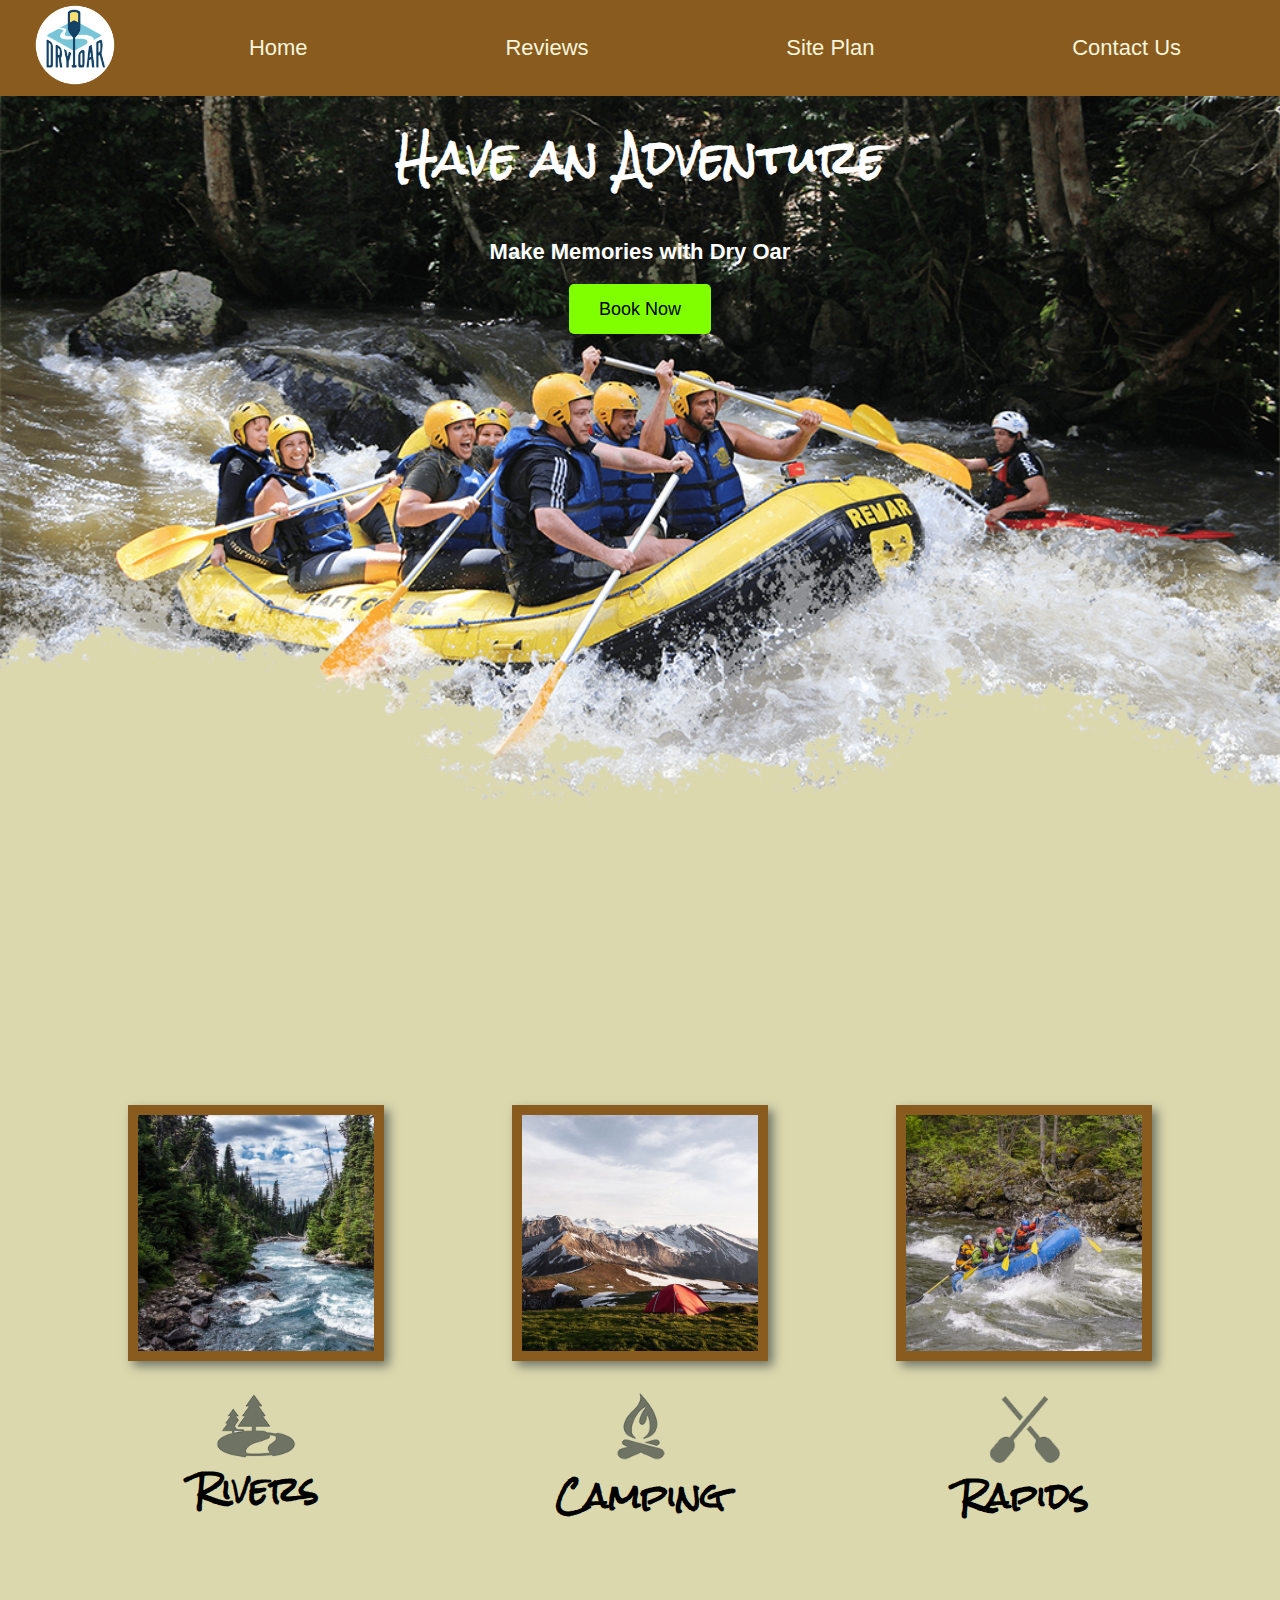
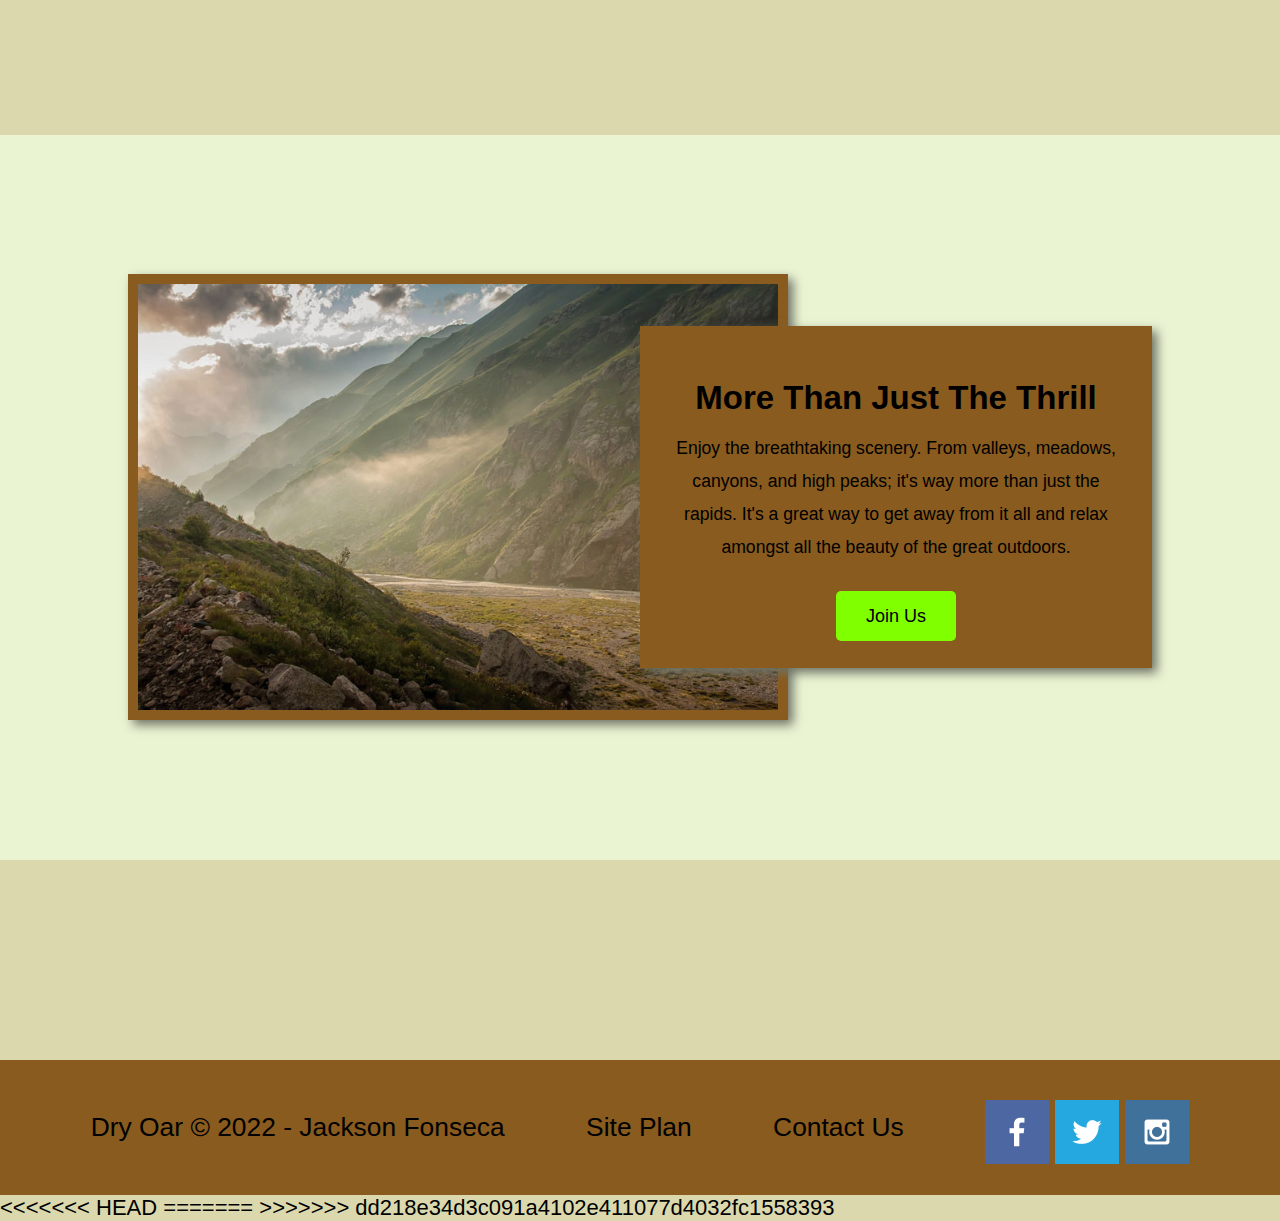
==== commit a7a3f644: "Merge branch 'master' of https://github.com/JackTrevor/wdd130" ====
--- a/index.html
+++ b/index.html
@@ -75,4 +75,8 @@
     </div>
 </body>
 </html>
+<<<<<<< HEAD
     
+=======
+    
+>>>>>>> dd218e34d3c091a4102e411077d4032fc1558393
--- a/styles/style.css
+++ b/styles/style.css
@@ -200,6 +200,185 @@
 footer .social img {
     padding-top: 15px;
 }
+/* reviews.html styles */ 
+.users-box {  
+    display: grid;
+    grid-template-columns: 1fr 1fr 1fr;
+    grid-column-gap: 0px;
+}
+.user1 {
+    background-color: #895B1E; 
+    width: 90%;
+    height: 400px;
+    grid-column: 1/1;
+    margin-left: 5%;  
+} 
+.user2 {
+    width: 90%; 
+    height: 400px; 
+    background-color: #895B1E;   
+    grid-column: 2/2;
+    margin-left: 5%;
+    grid-row: 1/1;
+} 
+.user3 {
+    width: 90%; 
+    height: 400px; 
+    background-color: #895B1E; 
+    grid-column: 3/3;
+    margin-left: 5%;
+    grid-row: 1/1;  
+} 
+.users-img {
+    margin-top: 200px; 
+    display: grid;
+    grid-template-columns: 1fr 1fr 1fr;   
+    grid-column-gap: 0px; 
+}
+.user1-img {
+    width: 90%;
+    grid-column: 1/1;
+    margin-left: 5%;   
+}
+.user2-img {
+    width: 90%;
+    grid-column: 2/2;
+    margin-left: 5%;  
+}
+.user3-img {  
+    width: 90%;
+    grid-column: 3/3;
+    margin-left: 5%;  
+}
+.user1-msg {
+    grid-column: 1/1;
+    font-size: medium;
+    font-family: Arial, Helvetica, sans-serif;
+    z-index: 1;
+    width: 90%;
+    margin-left: 5%;
+    margin-top: -300px;
+}
+.user2-msg {
+    grid-column: 2/2;
+    font-size: medium;
+    font-family: Arial, Helvetica, sans-serif;
+    z-index: 1;
+    width: 90%;
+    margin-left: 5%;
+    margin-top: -300px;
+}
+.user3-msg {
+    grid-column: 3/3;
+    font-size: medium;
+    font-family: Arial, Helvetica, sans-serif;
+    z-index: 1;
+    width: 90%;
+    margin-left: 5%;
+    margin-top: -300px;
+}
+.users-msg-box {
+    display: grid;
+    grid-template-columns: 1fr;
+    grid-column-gap: 0px;
+    grid-row-gap: 0px;
+}
+.users-title-msg {
+    grid-column: 1/1;
+    background-color: #895B1E;   
+    width: 50%;
+    margin-left: 25%;   
+    margin-top: 100px;
+    height: 100%;
+}
+
+form.form-example {
+    display: table;
+}
+
+div.form-example {
+    display: table-row;
+}
+
+label, input {
+    display: table-cell;
+    margin-bottom: 10px;
+}
+
+label {
+    padding-right: 10px;
+}
+form {
+    /* Center the form on the page */
+    margin: 0 auto;
+    width: 400px;
+    /* Form outline */
+    padding: 1em;
+    border: 1px solid #ccc;
+    border-radius: 1em;
+  }
+  
+  ul {
+    list-style: none;
+    padding: 0;
+    margin: 0;
+  }
+  
+  form li + li {
+    margin-top: 1em;
+  }
+  
+  label {
+    /* Uniform size & alignment */
+    display: inline-block;
+    width: 90px;
+    text-align: right;
+  }
+  
+  input,
+  textarea {
+    /* To make sure that all text fields have the same font settings
+       By default, textareas have a monospace font */
+    font: 1em sans-serif;
+  
+    /* Uniform text field size */
+    width: 300px;
+    box-sizing: border-box;
+  
+    /* Match form field borders */
+    border: 1px solid #999;
+  }
+  
+  input:focus,
+  textarea:focus {
+    /* Additional highlight for focused elements */
+    border-color: #000;
+  }
+  
+  textarea {
+    /* Align multiline text fields with their labels */
+    vertical-align: top;
+  
+    /* Provide space to type some text */
+    height: 5em;
+  }
+  
+  .button {
+    /* Align buttons with the text fields */
+    padding-left: 90px; /* same size as the label elements */
+  }
+  
+  button {
+    /* This extra margin represent roughly the same space as the space
+       between the labels and their text fields */
+    margin-left: 0.5em;
+  }
+
+
+
+
+
+
 @media screen and (max-width: 900px) {
     #hero, .home-grid {
         display: block;
@@ -241,4 +420,3 @@
         margin-top: 25px;
     }
 }
-    
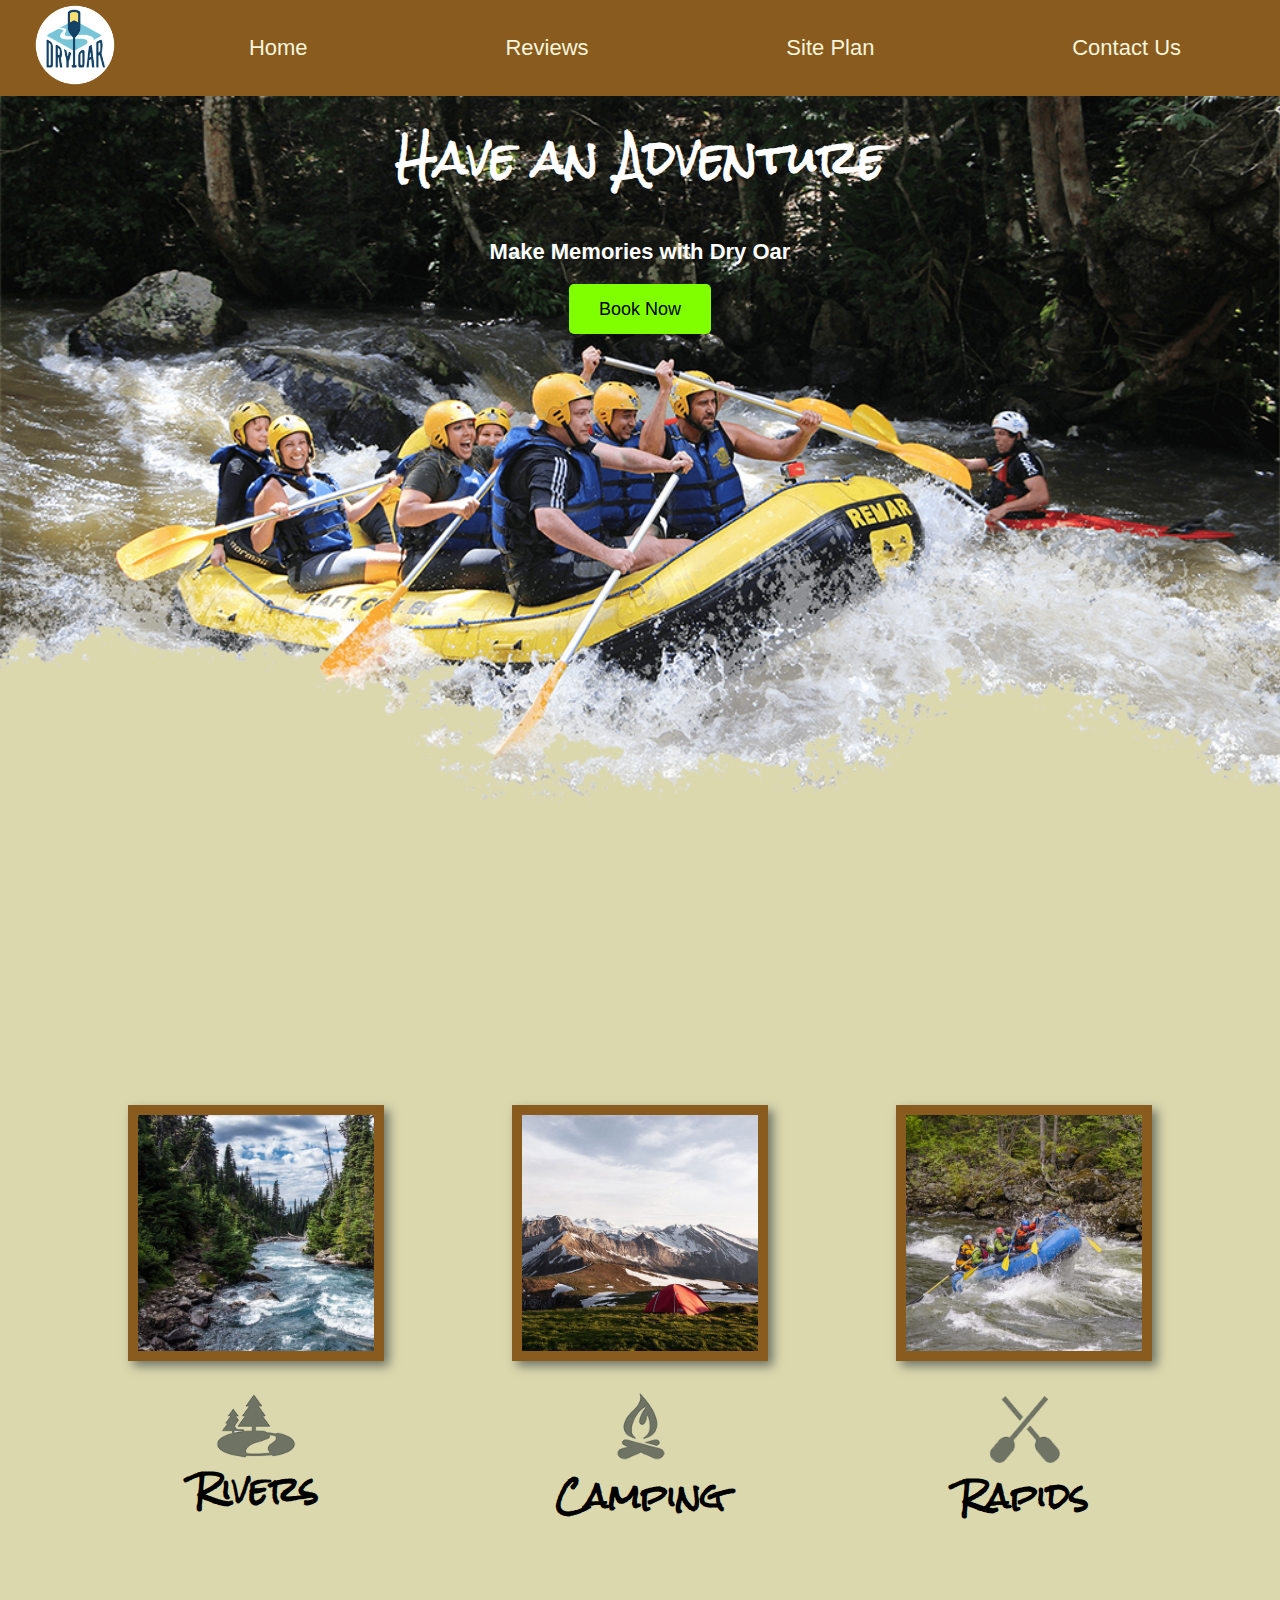
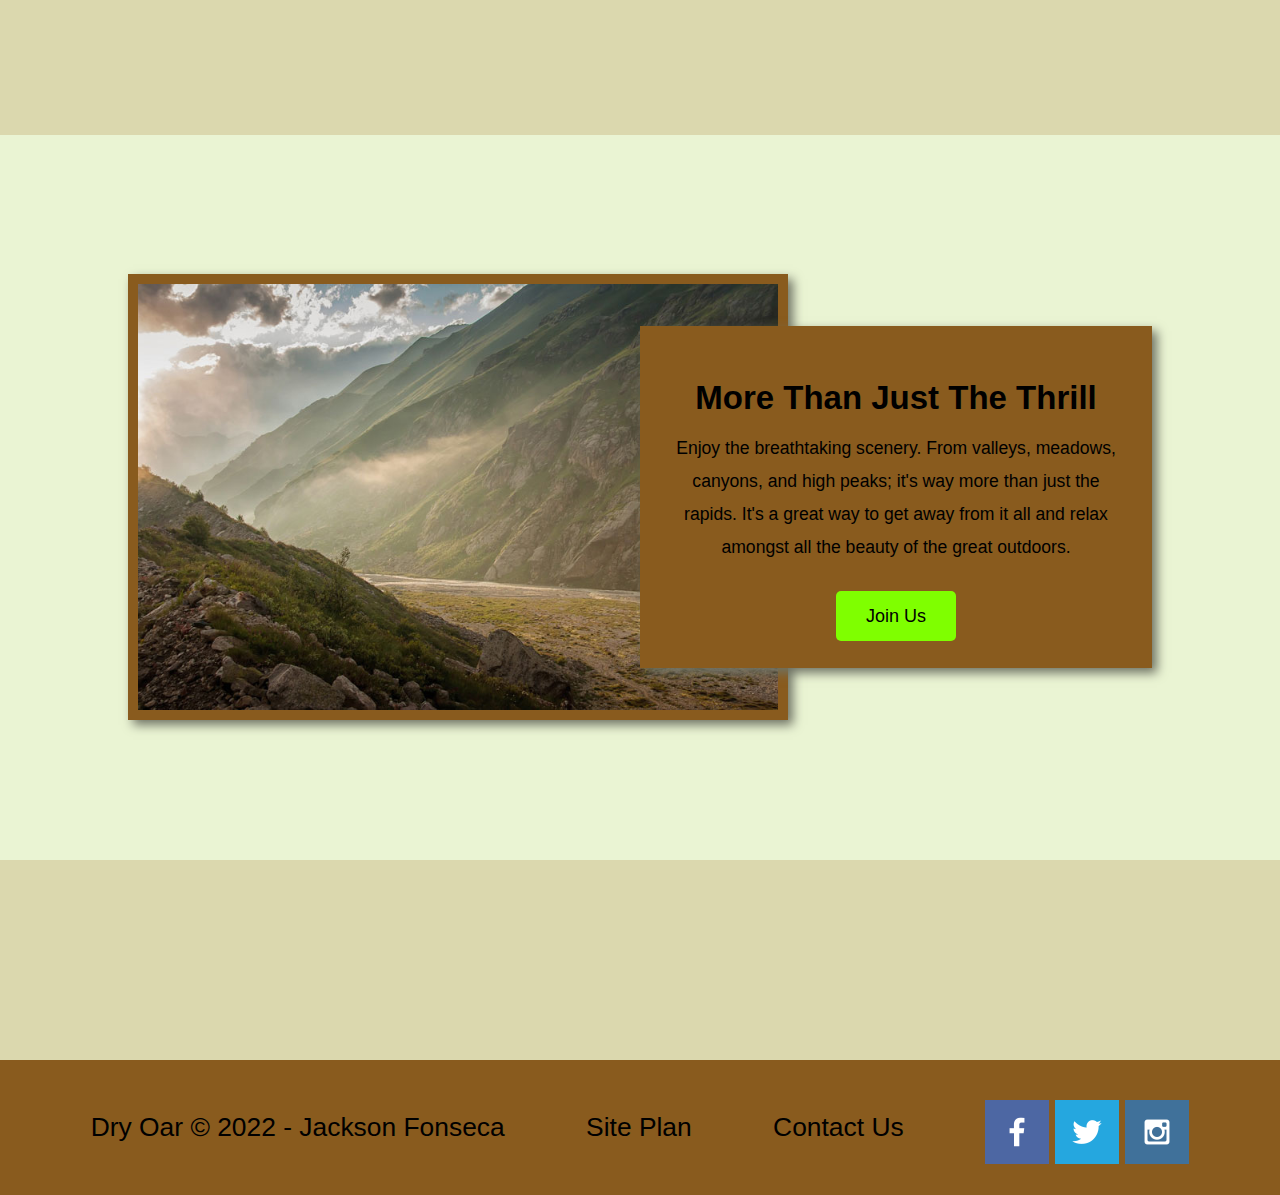
==== commit e18b4521: "updating links" ====
--- a/index.html
+++ b/index.html
@@ -17,7 +17,7 @@
                 <a href="index.html">Home</a>
                 <a href="review.html">Reviews</a>
                 <a href="https://jacktrevor.github.io/wwr-rafting-momentum/">Site Plan</a>
-                <a href="index.html">Contact Us</a>
+                <a href="contactus.html">Contact Us</a>
              </nav>
         </header>
         <div id="hero">
@@ -59,7 +59,7 @@
         <footer>
             <p>Dry Oar &copy; 2022 - Jackson Fonseca</p>
             <p><a href="https://jacktrevor.github.io/wwr-rafting-momentum/">Site Plan</a></p>
-            <p><a href="index.html">Contact Us</a></p>
+            <p><a href="contactus.html">Contact Us</a></p>
             <div class="social">
                 <a href="https://facebook.com" target="_blank"> 
                     <img src="images/facebook.png" alt="fb icon">
@@ -75,8 +75,4 @@
     </div>
 </body>
 </html>
-<<<<<<< HEAD
     
-=======
-    
->>>>>>> dd218e34d3c091a4102e411077d4032fc1558393
--- a/styles/style.css
+++ b/styles/style.css
@@ -374,10 +374,19 @@
     margin-left: 0.5em;
   }
 
-
-
-
-
+  #feedback {
+    background-color: antiquewhite;
+    position: absolute;
+    top: 0;
+    left: 0;
+    right: 0;
+    padding: .5em;
+    /* make this element invisible until we are ready for it */
+    display: none;      
+}
+.moveDown {
+    margin-top: 3em;
+}
 
 @media screen and (max-width: 900px) {
     #hero, .home-grid {
